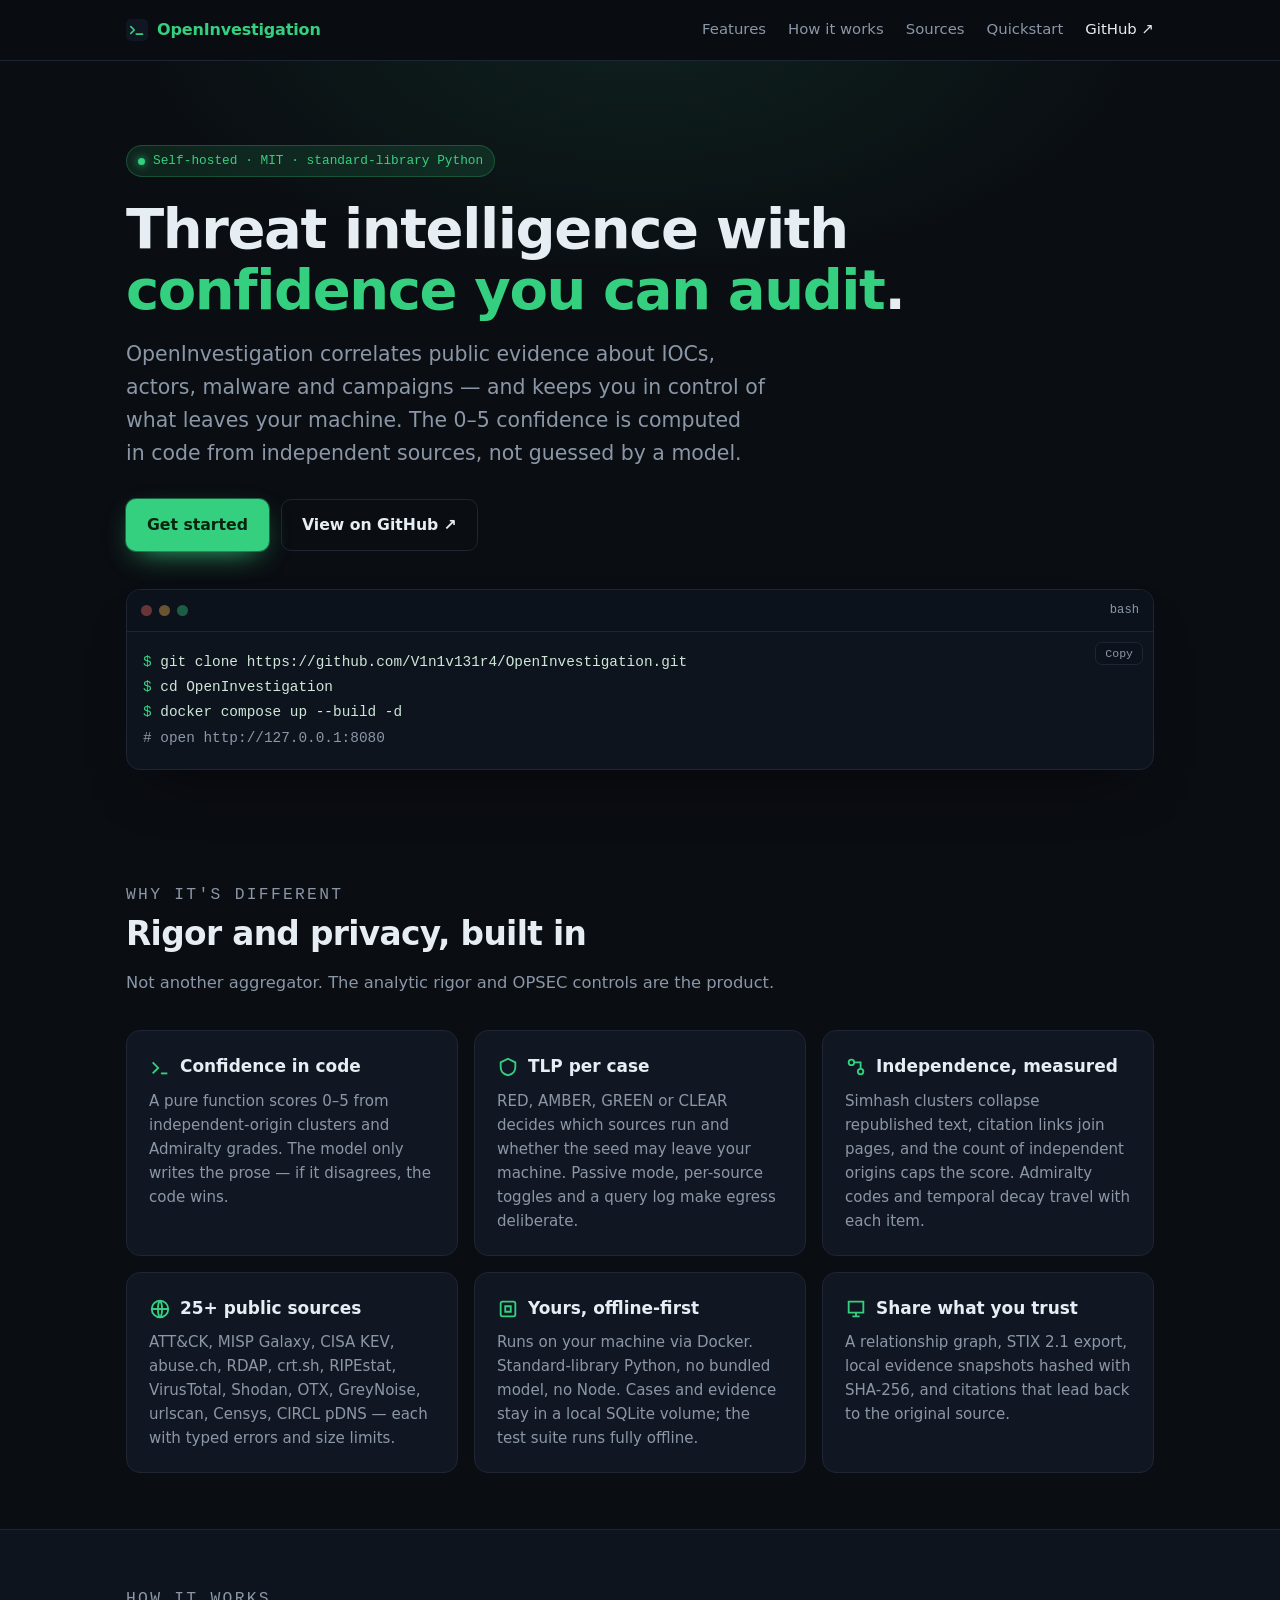
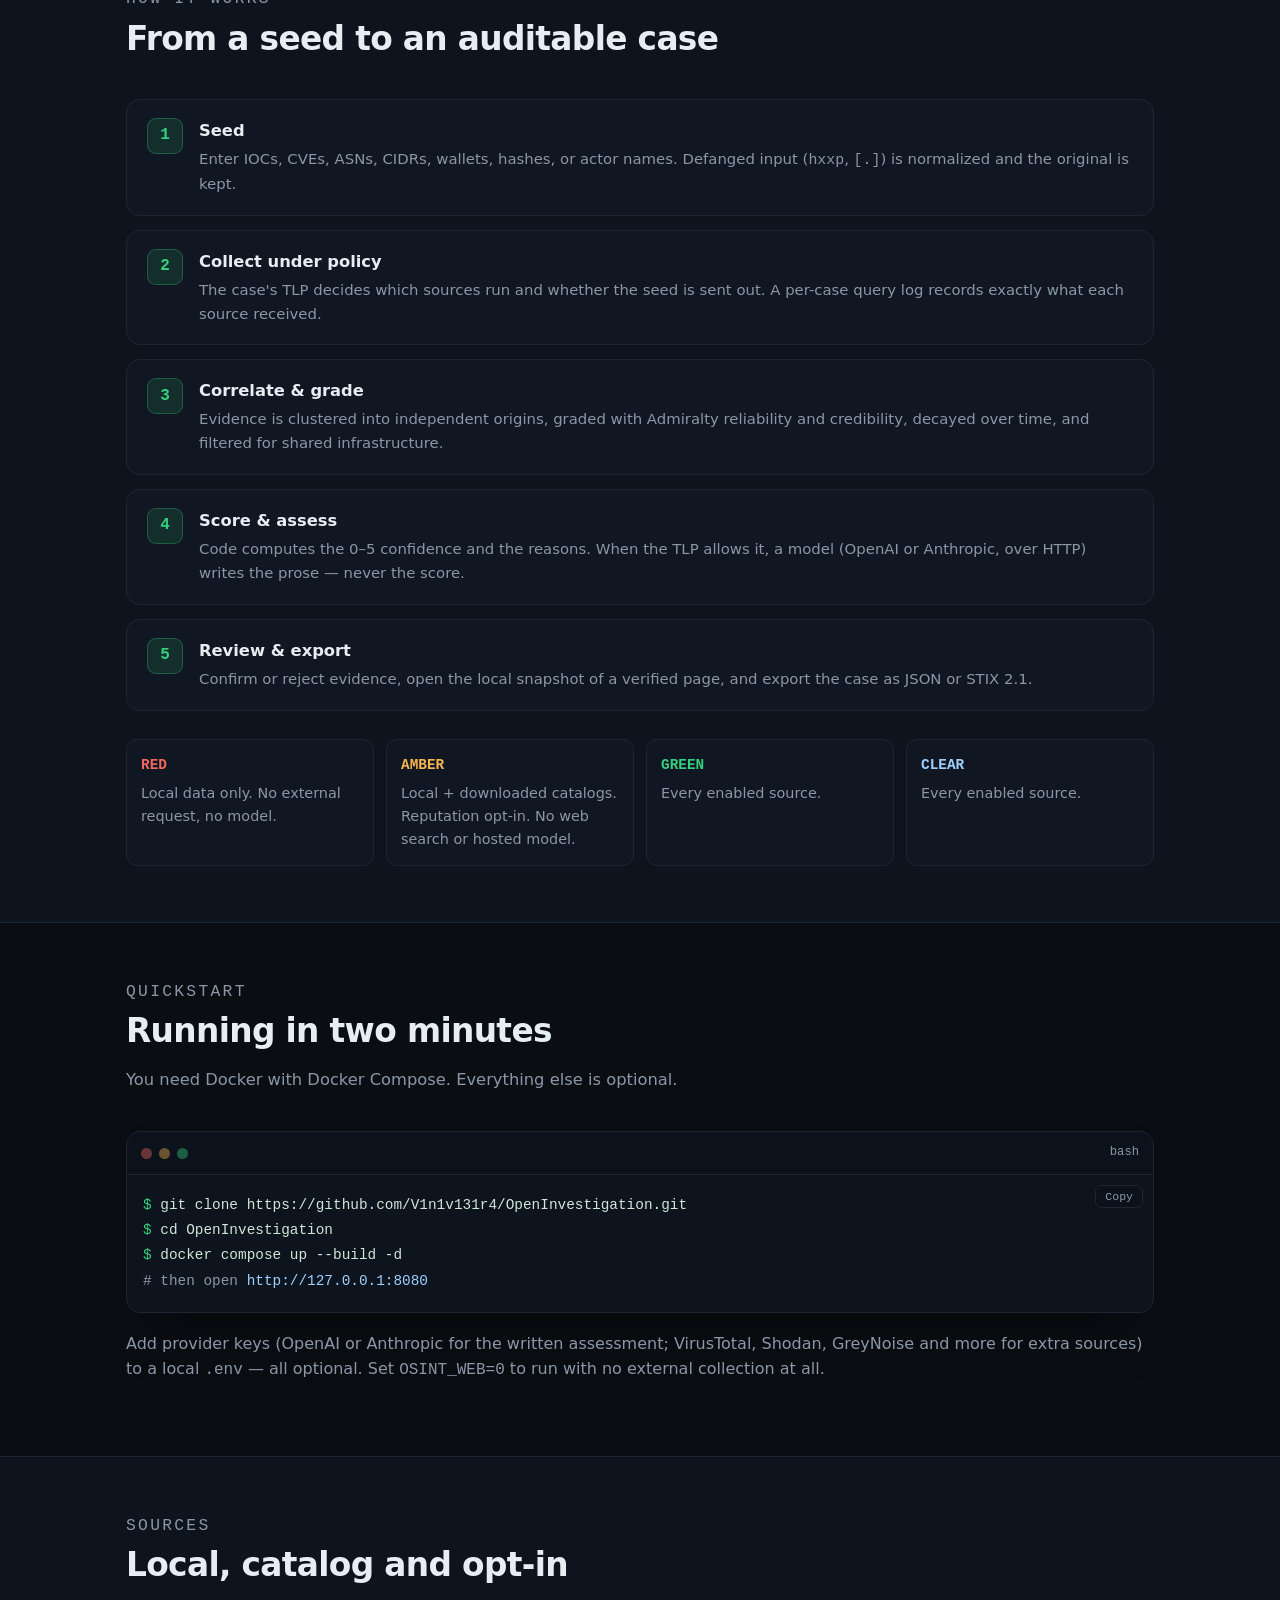
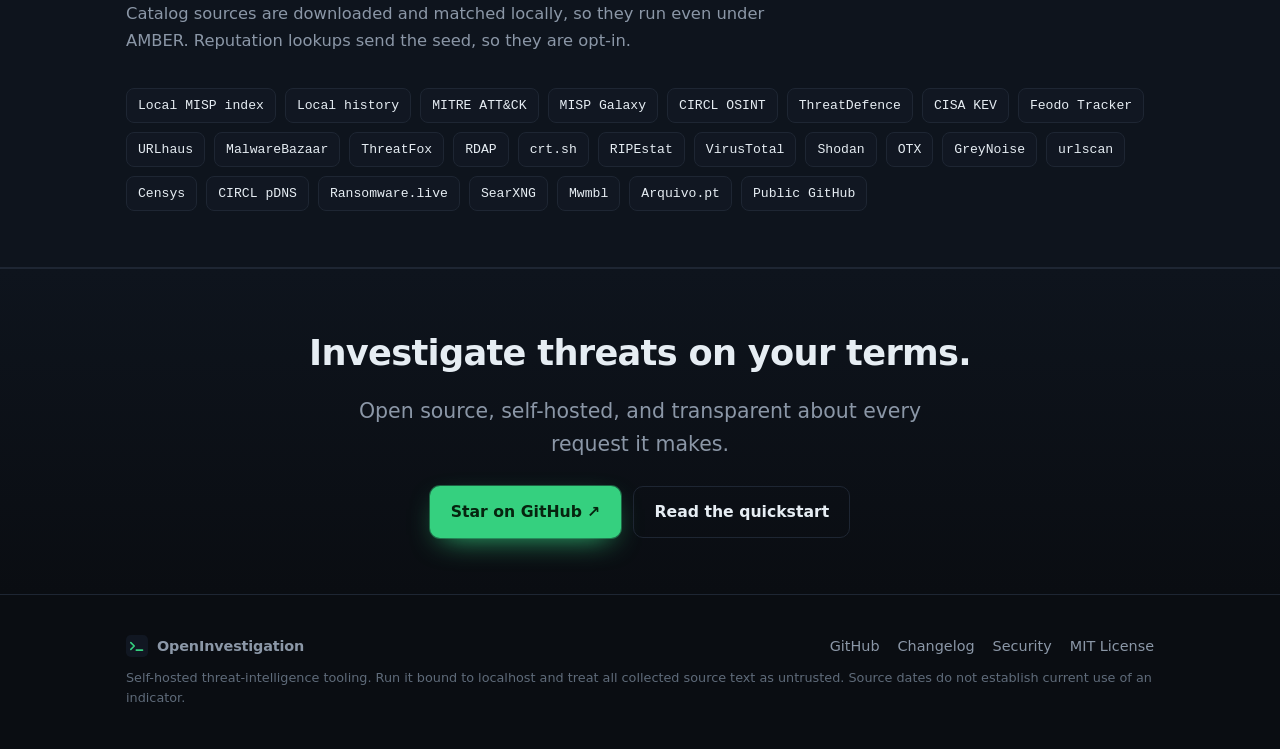
==== docs/index.html @ f92d5e32 "Add GitHub Pages landing page Self-hosted, dark/terminal landing page served from docs/ on main. Mir" ====
<!doctype html>
<html lang="en">
<head>
<meta charset="utf-8">
<meta name="viewport" content="width=device-width, initial-scale=1">
<title>OpenInvestigation — self-hosted threat intelligence with auditable confidence</title>
<meta name="description" content="OpenInvestigation is a self-hosted threat-investigation workspace. It correlates public evidence, keeps you in control of what leaves your machine (per-case TLP), and produces a 0–5 confidence score computed in code — not guessed by a model.">
<meta property="og:type" content="website">
<meta property="og:title" content="OpenInvestigation">
<meta property="og:description" content="Self-hosted threat intelligence with auditable confidence. Per-case TLP, independent-origin scoring in code, 25+ public sources, STIX 2.1. Standard-library Python, no bundled model.">
<link rel="icon" href="data:image/svg+xml,%3Csvg xmlns='http://www.w3.org/2000/svg' viewBox='0 0 32 32'%3E%3Crect width='32' height='32' rx='7' fill='%230a0d12'/%3E%3Cpath d='M7 11l5 5-5 5' fill='none' stroke='%2335d07f' stroke-width='2.4' stroke-linecap='round' stroke-linejoin='round'/%3E%3Cline x1='15' y1='22' x2='24' y2='22' stroke='%2335d07f' stroke-width='2.4' stroke-linecap='round'/%3E%3C/svg%3E">
<style>
  :root{
    --bg:#0a0d12; --bg-raised:#111722; --bg-soft:#0e141d; --border:#1e2633;
    --text:#e6edf3; --muted:#8b97a7; --accent:#35d07f; --accent-soft:rgba(53,208,127,.12);
    --amber:#f5b450; --red:#f2685f; --radius:14px; --maxw:1060px;
    --mono:ui-monospace,SFMono-Regular,"SF Mono",Menlo,Consolas,"Liberation Mono",monospace;
    --sans:system-ui,-apple-system,Segoe UI,Roboto,Helvetica,Arial,sans-serif;
  }
  *{box-sizing:border-box}
  html{scroll-behavior:smooth}
  body{margin:0;background:var(--bg);color:var(--text);font-family:var(--sans);line-height:1.6;
    -webkit-font-smoothing:antialiased;overflow-x:hidden}
  a{color:var(--accent);text-decoration:none}
  a:hover{text-decoration:underline}
  .wrap{max-width:var(--maxw);margin:0 auto;padding:0 16px}
  .mono{font-family:var(--mono)}
  .muted{color:var(--muted)}

  /* nav */
  header.nav{position:sticky;top:0;z-index:20;background:rgba(10,13,18,.82);
    backdrop-filter:blur(10px);border-bottom:1px solid var(--border)}
  .nav .wrap{display:flex;align-items:center;gap:20px;height:60px}
  .brand{display:flex;align-items:center;gap:9px;font-weight:700;letter-spacing:-.01em}
  .brand .mark{width:22px;height:22px;flex:none}
  .nav nav{margin-left:auto;display:flex;gap:22px;align-items:center}
  .nav nav a{color:var(--muted);font-size:.93rem;font-weight:500}
  .nav nav a:hover{color:var(--text);text-decoration:none}
  .nav .ghl{color:var(--text)}
  @media(max-width:680px){.nav nav a.hide-sm{display:none}}

  /* hero */
  .hero{padding:84px 0 56px;position:relative}
  .hero::before{content:"";position:absolute;inset:0;z-index:-1;
    background:radial-gradient(60% 50% at 50% -5%,rgba(53,208,127,.10),transparent 70%)}
  .eyebrow{display:inline-flex;align-items:center;gap:8px;font-family:var(--mono);font-size:.8rem;
    color:var(--accent);background:var(--accent-soft);border:1px solid rgba(53,208,127,.25);
    padding:5px 11px;border-radius:999px;margin-bottom:22px}
  .eyebrow .dot{width:7px;height:7px;border-radius:50%;background:var(--accent);box-shadow:0 0 8px var(--accent)}
  h1{font-size:clamp(2.1rem,5.2vw,3.5rem);line-height:1.08;letter-spacing:-.025em;margin:0 0 18px;font-weight:800}
  h1 .accent{color:var(--accent)}
  .lede{font-size:clamp(1.05rem,2.2vw,1.28rem);color:var(--muted);max-width:640px;margin:0 0 30px}
  .cta{display:flex;flex-wrap:wrap;gap:12px;align-items:center}
  .btn{display:inline-flex;align-items:center;gap:8px;font-weight:600;font-size:.98rem;
    padding:12px 20px;border-radius:10px;border:1px solid transparent;cursor:pointer}
  .btn-primary{background:var(--accent);color:#06240f;box-shadow:0 0 0 1px rgba(53,208,127,.4),0 10px 30px -12px var(--accent)}
  .btn-primary:hover{text-decoration:none;filter:brightness(1.07)}
  .btn-ghost{background:transparent;border-color:var(--border);color:var(--text)}
  .btn-ghost:hover{text-decoration:none;border-color:var(--accent);color:var(--accent)}

  /* terminal */
  .term{margin-top:38px;background:var(--bg-soft);border:1px solid var(--border);border-radius:var(--radius);
    overflow:hidden;box-shadow:0 30px 60px -30px rgba(0,0,0,.6)}
  .term-bar{display:flex;align-items:center;gap:7px;padding:11px 14px;border-bottom:1px solid var(--border);background:#0c121b}
  .term-bar i{width:11px;height:11px;border-radius:50%;background:#2a3444;display:inline-block}
  .term-bar i:nth-child(1){background:#f2685f66}.term-bar i:nth-child(2){background:#f5b45066}.term-bar i:nth-child(3){background:#35d07f66}
  .term-bar span{margin-left:auto;font-family:var(--mono);font-size:.76rem;color:var(--muted)}
  .term pre{margin:0;padding:18px 16px;font-family:var(--mono);font-size:.9rem;line-height:1.75;overflow-x:auto;color:#cfe7d8}
  .term .p{color:var(--accent)}.term .c{color:var(--muted)}.term .o{color:#9fd0ff}
  .copy{position:relative}
  .copy button{position:absolute;top:10px;right:10px;font-family:var(--mono);font-size:.72rem;color:var(--muted);
    background:#0c121b;border:1px solid var(--border);border-radius:7px;padding:4px 9px;cursor:pointer}
  .copy button:hover{color:var(--accent);border-color:var(--accent)}

  /* sections */
  section{padding:56px 0}
  .sec-head{max-width:680px;margin:0 0 34px}
  .sec-head h2{font-size:clamp(1.5rem,3.2vw,2.05rem);letter-spacing:-.02em;margin:0 0 10px;font-weight:800}
  .sec-head p{color:var(--muted);margin:0;font-size:1.02rem}
  .kicker{font-family:var(--mono);font-size:.78rem;color:var(--accent);text-transform:uppercase;letter-spacing:.14em;margin:0 0 12px}

  .grid{display:grid;gap:16px;grid-template-columns:repeat(3,1fr)}
  @media(max-width:860px){.grid{grid-template-columns:repeat(2,1fr)}}
  @media(max-width:560px){.grid{grid-template-columns:1fr}}
  .card{background:var(--bg-raised);border:1px solid var(--border);border-radius:var(--radius);padding:22px}
  .card:hover{border-color:#2b3647}
  .card h3{margin:0 0 8px;font-size:1.06rem;display:flex;align-items:center;gap:9px}
  .card h3 .ic{width:22px;height:22px;flex:none;color:var(--accent)}
  .card p{margin:0;color:var(--muted);font-size:.94rem}

  /* steps */
  .steps{counter-reset:s;display:grid;gap:14px}
  .step{display:flex;gap:16px;background:var(--bg-raised);border:1px solid var(--border);border-radius:var(--radius);padding:18px 20px}
  .step::before{counter-increment:s;content:counter(s);font-family:var(--mono);font-weight:700;color:var(--accent);
    background:var(--accent-soft);border:1px solid rgba(53,208,127,.3);width:34px;height:34px;border-radius:9px;
    display:grid;place-items:center;flex:none}
  .step h3{margin:0 0 4px;font-size:1.02rem}.step p{margin:0;color:var(--muted);font-size:.93rem}

  /* tlp */
  .tlp{display:grid;gap:12px;grid-template-columns:repeat(4,1fr)}
  @media(max-width:720px){.tlp{grid-template-columns:repeat(2,1fr)}}
  .tlp div{border:1px solid var(--border);border-radius:11px;padding:14px;background:var(--bg-raised);font-size:.9rem}
  .tlp b{font-family:var(--mono);display:block;margin-bottom:5px}
  .tlp .red b{color:var(--red)}.tlp .amber b{color:var(--amber)}.tlp .green b{color:var(--accent)}.tlp .clear b{color:#9fd0ff}
  .tlp span{color:var(--muted)}

  /* sources */
  .chips{display:flex;flex-wrap:wrap;gap:9px}
  .chip{font-family:var(--mono);font-size:.82rem;color:var(--text);background:var(--bg-raised);
    border:1px solid var(--border);border-radius:8px;padding:6px 11px}
  .chip:hover{border-color:var(--accent);color:var(--accent)}

  /* cta band */
  .band{background:linear-gradient(180deg,var(--bg-soft),var(--bg));border-top:1px solid var(--border);border-bottom:1px solid var(--border);text-align:center}
  .band h2{font-size:clamp(1.6rem,3.4vw,2.2rem);margin:0 0 14px;letter-spacing:-.02em}
  .band .cta{justify-content:center}

  footer{padding:40px 0;color:var(--muted);font-size:.9rem}
  footer .wrap{display:flex;flex-wrap:wrap;gap:16px;align-items:center;justify-content:space-between}
  footer nav{display:flex;flex-wrap:wrap;gap:18px}
  footer a{color:var(--muted)}footer a:hover{color:var(--accent)}
  .note{max-width:var(--maxw);margin:10px auto 0;padding:0 16px;color:#5f6b7a;font-size:.8rem}
</style>
</head>
<body>
<header class="nav">
  <div class="wrap">
    <a class="brand" href="#top" aria-label="OpenInvestigation home">
      <svg class="mark" viewBox="0 0 32 32" aria-hidden="true"><rect width="32" height="32" rx="7" fill="#111722"/><path d="M7 11l5 5-5 5" fill="none" stroke="#35d07f" stroke-width="2.4" stroke-linecap="round" stroke-linejoin="round"/><line x1="15" y1="22" x2="24" y2="22" stroke="#35d07f" stroke-width="2.4" stroke-linecap="round"/></svg>
      OpenInvestigation
    </a>
    <nav>
      <a class="hide-sm" href="#features">Features</a>
      <a class="hide-sm" href="#how">How it works</a>
      <a class="hide-sm" href="#sources">Sources</a>
      <a href="#quickstart">Quickstart</a>
      <a class="ghl" href="https://github.com/V1n1v131r4/OpenInvestigation">GitHub ↗</a>
    </nav>
  </div>
</header>

<main id="top">
  <section class="hero">
    <div class="wrap">
      <span class="eyebrow"><span class="dot"></span> Self-hosted · MIT · standard-library Python</span>
      <h1>Threat intelligence with <span class="accent">confidence you can audit</span>.</h1>
      <p class="lede">OpenInvestigation correlates public evidence about IOCs, actors, malware and campaigns — and keeps you in control of what leaves your machine. The 0–5 confidence is computed in code from independent sources, not guessed by a model.</p>
      <div class="cta">
        <a class="btn btn-primary" href="#quickstart">Get started</a>
        <a class="btn btn-ghost" href="https://github.com/V1n1v131r4/OpenInvestigation">View on GitHub ↗</a>
      </div>
      <div class="term">
        <div class="term-bar"><i></i><i></i><i></i><span>bash</span></div>
        <div class="copy">
          <button type="button" data-copy="git clone https://github.com/V1n1v131r4/OpenInvestigation.git&#10;cd OpenInvestigation&#10;docker compose up --build -d">Copy</button>
<pre><span class="p">$</span> git clone https://github.com/V1n1v131r4/OpenInvestigation.git
<span class="p">$</span> cd OpenInvestigation
<span class="p">$</span> docker compose up --build -d
<span class="c"># open http://127.0.0.1:8080</span></pre>
        </div>
      </div>
    </div>
  </section>

  <section id="features">
    <div class="wrap">
      <div class="sec-head">
        <p class="kicker">Why it's different</p>
        <h2>Rigor and privacy, built in</h2>
        <p>Not another aggregator. The analytic rigor and OPSEC controls are the product.</p>
      </div>
      <div class="grid">
        <div class="card"><h3><svg class="ic" viewBox="0 0 24 24" fill="none" stroke="currentColor" stroke-width="2"><path d="M4 7l6 6-6 6"/><path d="M13 19h7"/></svg>Confidence in code</h3><p>A pure function scores 0–5 from independent-origin clusters and Admiralty grades. The model only writes the prose — if it disagrees, the code wins.</p></div>
        <div class="card"><h3><svg class="ic" viewBox="0 0 24 24" fill="none" stroke="currentColor" stroke-width="2"><path d="M12 3l8 4v5c0 5-3.5 8-8 9-4.5-1-8-4-8-9V7z"/></svg>TLP per case</h3><p>RED, AMBER, GREEN or CLEAR decides which sources run and whether the seed may leave your machine. Passive mode, per-source toggles and a query log make egress deliberate.</p></div>
        <div class="card"><h3><svg class="ic" viewBox="0 0 24 24" fill="none" stroke="currentColor" stroke-width="2"><circle cx="7" cy="7" r="3"/><circle cx="17" cy="17" r="3"/><path d="M10 7h7v7"/></svg>Independence, measured</h3><p>Simhash clusters collapse republished text, citation links join pages, and the count of independent origins caps the score. Admiralty codes and temporal decay travel with each item.</p></div>
        <div class="card"><h3><svg class="ic" viewBox="0 0 24 24" fill="none" stroke="currentColor" stroke-width="2"><path d="M3 12a9 9 0 1018 0 9 9 0 10-18 0"/><path d="M3 12h18M12 3c3 3 3 15 0 18M12 3c-3 3-3 15 0 18"/></svg>25+ public sources</h3><p>ATT&CK, MISP Galaxy, CISA KEV, abuse.ch, RDAP, crt.sh, RIPEstat, VirusTotal, Shodan, OTX, GreyNoise, urlscan, Censys, CIRCL pDNS — each with typed errors and size limits.</p></div>
        <div class="card"><h3><svg class="ic" viewBox="0 0 24 24" fill="none" stroke="currentColor" stroke-width="2"><rect x="4" y="4" width="16" height="16" rx="2"/><path d="M9 9h6v6H9z"/></svg>Yours, offline-first</h3><p>Runs on your machine via Docker. Standard-library Python, no bundled model, no Node. Cases and evidence stay in a local SQLite volume; the test suite runs fully offline.</p></div>
        <div class="card"><h3><svg class="ic" viewBox="0 0 24 24" fill="none" stroke="currentColor" stroke-width="2"><path d="M4 4h16v12H4z"/><path d="M8 20h8M12 16v4"/></svg>Share what you trust</h3><p>A relationship graph, STIX 2.1 export, local evidence snapshots hashed with SHA-256, and citations that lead back to the original source.</p></div>
      </div>
    </div>
  </section>

  <section id="how" style="background:var(--bg-soft);border-top:1px solid var(--border);border-bottom:1px solid var(--border)">
    <div class="wrap">
      <div class="sec-head">
        <p class="kicker">How it works</p>
        <h2>From a seed to an auditable case</h2>
      </div>
      <div class="steps">
        <div class="step"><div><h3>Seed</h3><p>Enter IOCs, CVEs, ASNs, CIDRs, wallets, hashes, or actor names. Defanged input (<span class="mono">hxxp</span>, <span class="mono">[.]</span>) is normalized and the original is kept.</p></div></div>
        <div class="step"><div><h3>Collect under policy</h3><p>The case's TLP decides which sources run and whether the seed is sent out. A per-case query log records exactly what each source received.</p></div></div>
        <div class="step"><div><h3>Correlate &amp; grade</h3><p>Evidence is clustered into independent origins, graded with Admiralty reliability and credibility, decayed over time, and filtered for shared infrastructure.</p></div></div>
        <div class="step"><div><h3>Score &amp; assess</h3><p>Code computes the 0–5 confidence and the reasons. When the TLP allows it, a model (OpenAI or Anthropic, over HTTP) writes the prose — never the score.</p></div></div>
        <div class="step"><div><h3>Review &amp; export</h3><p>Confirm or reject evidence, open the local snapshot of a verified page, and export the case as JSON or STIX 2.1.</p></div></div>
      </div>
      <div class="tlp" style="margin-top:28px">
        <div class="red"><b>RED</b><span>Local data only. No external request, no model.</span></div>
        <div class="amber"><b>AMBER</b><span>Local + downloaded catalogs. Reputation opt-in. No web search or hosted model.</span></div>
        <div class="green"><b>GREEN</b><span>Every enabled source.</span></div>
        <div class="clear"><b>CLEAR</b><span>Every enabled source.</span></div>
      </div>
    </div>
  </section>

  <section id="quickstart">
    <div class="wrap">
      <div class="sec-head">
        <p class="kicker">Quickstart</p>
        <h2>Running in two minutes</h2>
        <p>You need Docker with Docker Compose. Everything else is optional.</p>
      </div>
      <div class="term">
        <div class="term-bar"><i></i><i></i><i></i><span>bash</span></div>
        <div class="copy">
          <button type="button" data-copy="git clone https://github.com/V1n1v131r4/OpenInvestigation.git&#10;cd OpenInvestigation&#10;docker compose up --build -d">Copy</button>
<pre><span class="p">$</span> git clone https://github.com/V1n1v131r4/OpenInvestigation.git
<span class="p">$</span> cd OpenInvestigation
<span class="p">$</span> docker compose up --build -d
<span class="c"># then open</span> <span class="o">http://127.0.0.1:8080</span></pre>
        </div>
      </div>
      <p class="muted" style="margin-top:18px">Add provider keys (OpenAI or Anthropic for the written assessment; VirusTotal, Shodan, GreyNoise and more for extra sources) to a local <span class="mono">.env</span> — all optional. Set <span class="mono">OSINT_WEB=0</span> to run with no external collection at all.</p>
    </div>
  </section>

  <section id="sources" style="background:var(--bg-soft);border-top:1px solid var(--border);border-bottom:1px solid var(--border)">
    <div class="wrap">
      <div class="sec-head">
        <p class="kicker">Sources</p>
        <h2>Local, catalog and opt-in</h2>
        <p>Catalog sources are downloaded and matched locally, so they run even under AMBER. Reputation lookups send the seed, so they are opt-in.</p>
      </div>
      <div class="chips">
        <span class="chip">Local MISP index</span><span class="chip">Local history</span><span class="chip">MITRE ATT&amp;CK</span>
        <span class="chip">MISP Galaxy</span><span class="chip">CIRCL OSINT</span><span class="chip">ThreatDefence</span>
        <span class="chip">CISA KEV</span><span class="chip">Feodo Tracker</span><span class="chip">URLhaus</span>
        <span class="chip">MalwareBazaar</span><span class="chip">ThreatFox</span><span class="chip">RDAP</span>
        <span class="chip">crt.sh</span><span class="chip">RIPEstat</span><span class="chip">VirusTotal</span>
        <span class="chip">Shodan</span><span class="chip">OTX</span><span class="chip">GreyNoise</span>
        <span class="chip">urlscan</span><span class="chip">Censys</span><span class="chip">CIRCL pDNS</span>
        <span class="chip">Ransomware.live</span><span class="chip">SearXNG</span><span class="chip">Mwmbl</span>
        <span class="chip">Arquivo.pt</span><span class="chip">Public GitHub</span>
      </div>
    </div>
  </section>

  <section class="band">
    <div class="wrap">
      <h2>Investigate threats on your terms.</h2>
      <p class="lede" style="margin:0 auto 26px">Open source, self-hosted, and transparent about every request it makes.</p>
      <div class="cta">
        <a class="btn btn-primary" href="https://github.com/V1n1v131r4/OpenInvestigation">Star on GitHub ↗</a>
        <a class="btn btn-ghost" href="#quickstart">Read the quickstart</a>
      </div>
    </div>
  </section>
</main>

<footer>
  <div class="wrap">
    <div class="brand">
      <svg class="mark" viewBox="0 0 32 32" aria-hidden="true"><rect width="32" height="32" rx="7" fill="#111722"/><path d="M7 11l5 5-5 5" fill="none" stroke="#35d07f" stroke-width="2.4" stroke-linecap="round" stroke-linejoin="round"/><line x1="15" y1="22" x2="24" y2="22" stroke="#35d07f" stroke-width="2.4" stroke-linecap="round"/></svg>
      OpenInvestigation
    </div>
    <nav>
      <a href="https://github.com/V1n1v131r4/OpenInvestigation">GitHub</a>
      <a href="https://github.com/V1n1v131r4/OpenInvestigation/blob/main/CHANGELOG.md">Changelog</a>
      <a href="https://github.com/V1n1v131r4/OpenInvestigation/blob/main/SECURITY.md">Security</a>
      <a href="https://github.com/V1n1v131r4/OpenInvestigation/blob/main/LICENSE">MIT License</a>
    </nav>
  </div>
  <p class="note">Self-hosted threat-intelligence tooling. Run it bound to localhost and treat all collected source text as untrusted. Source dates do not establish current use of an indicator.</p>
</footer>

<script>
  for (const button of document.querySelectorAll("[data-copy]")) {
    button.addEventListener("click", async () => {
      try {
        await navigator.clipboard.writeText(button.dataset.copy);
        const original = button.textContent;
        button.textContent = "Copied";
        setTimeout(() => { button.textContent = original; }, 1400);
      } catch (error) { /* clipboard unavailable */ }
    });
  }
</script>
</body>
</html>
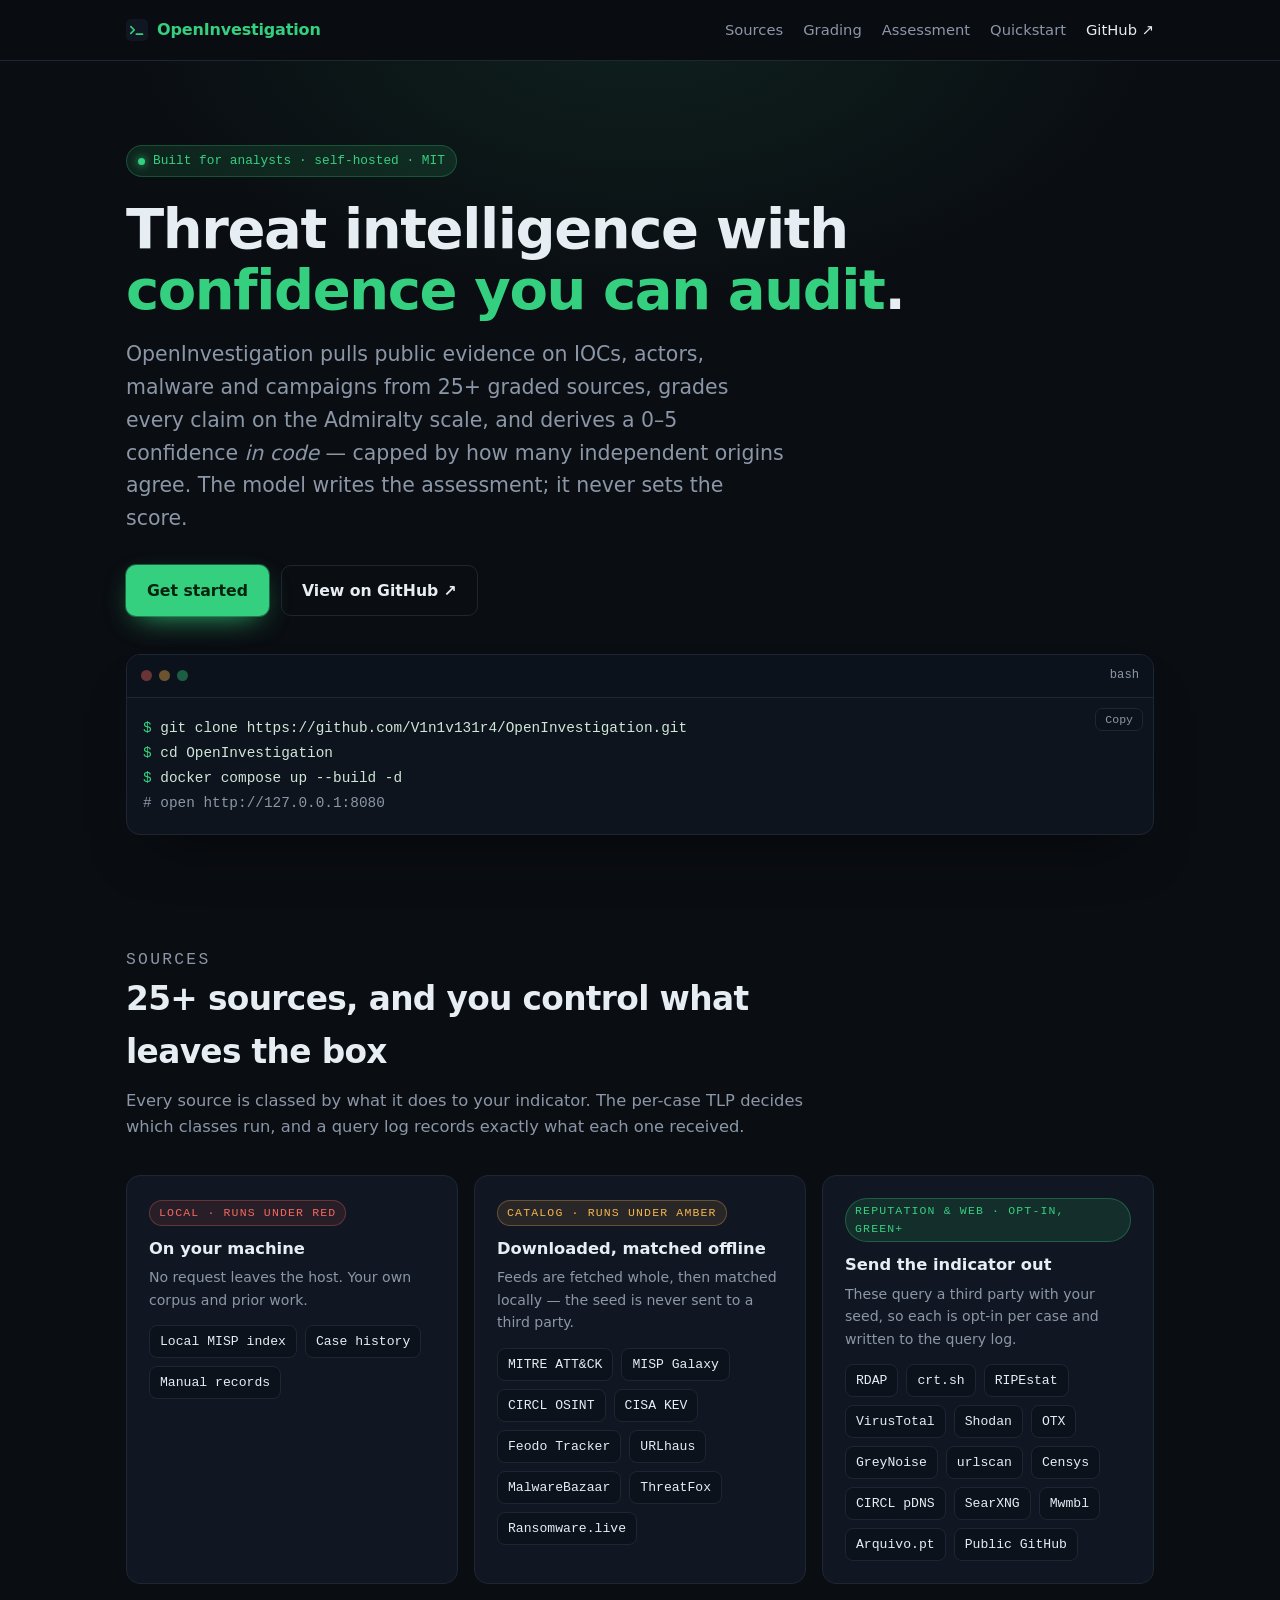
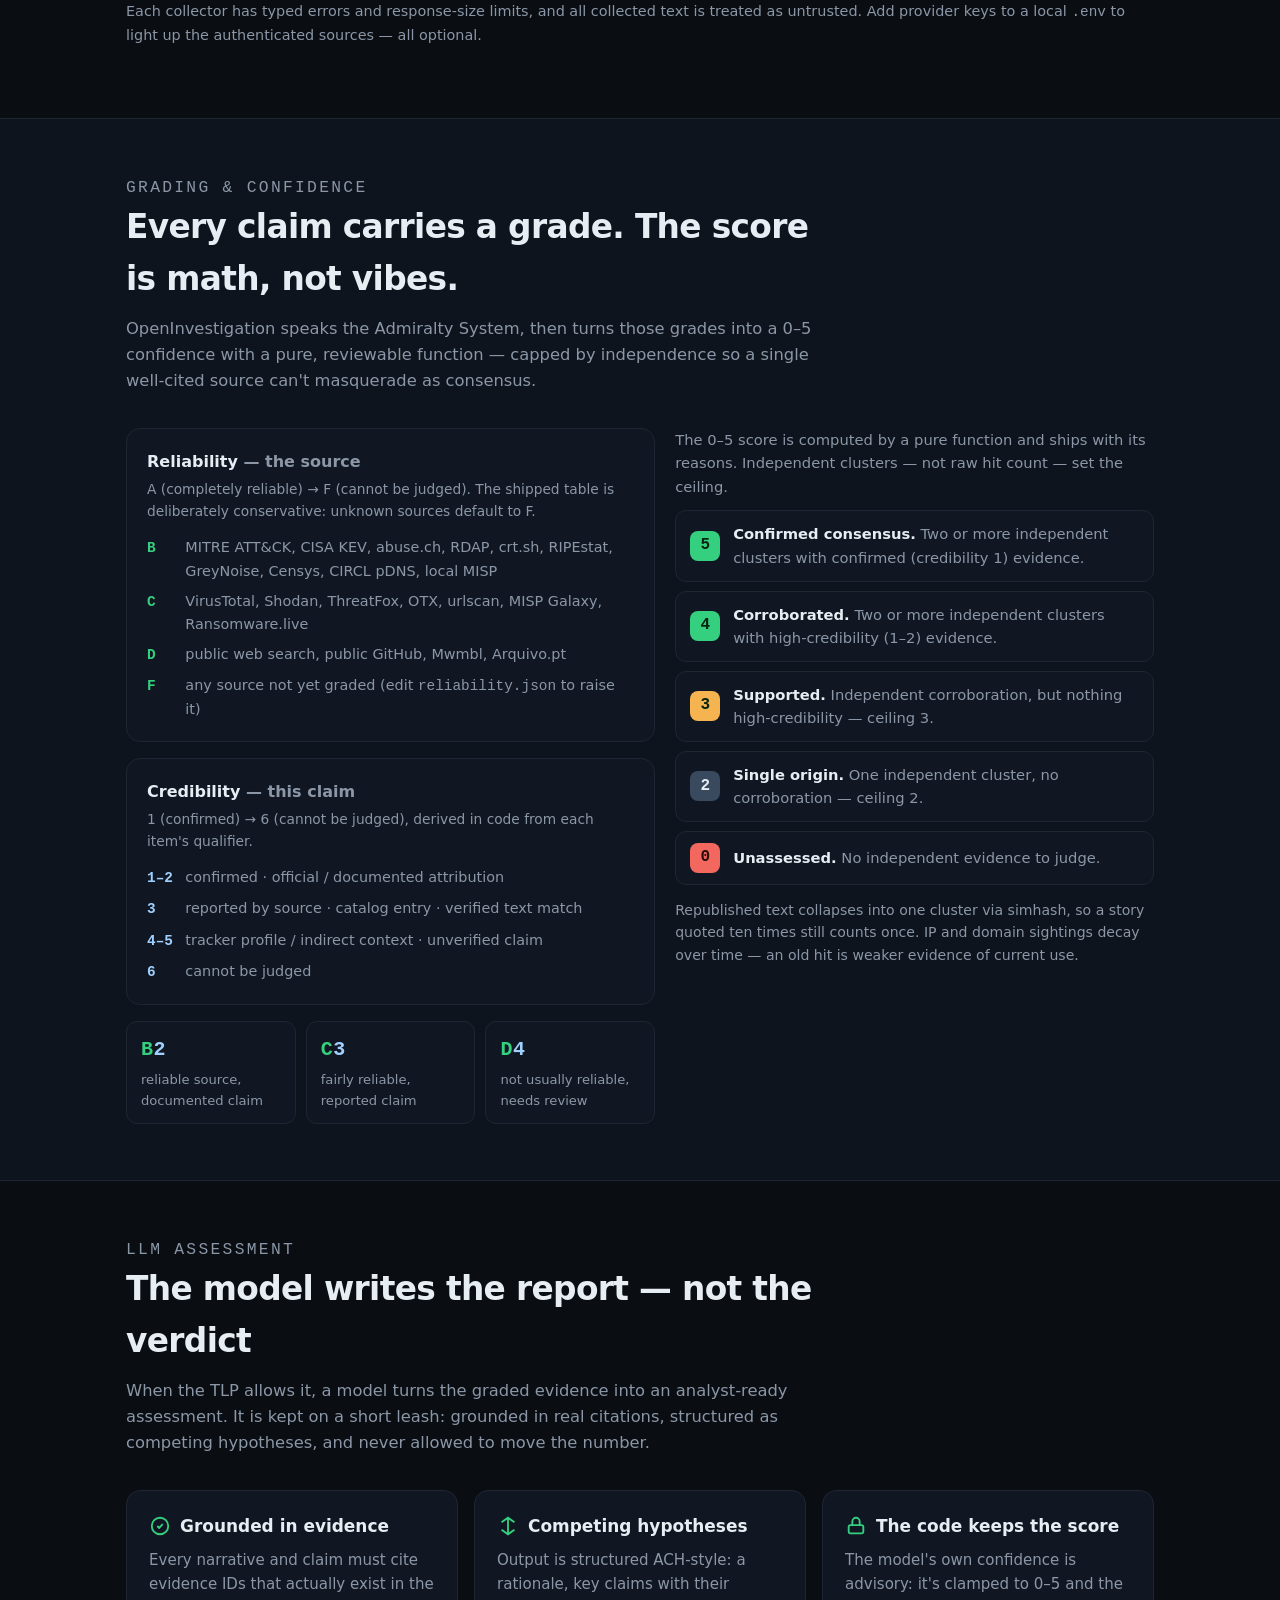
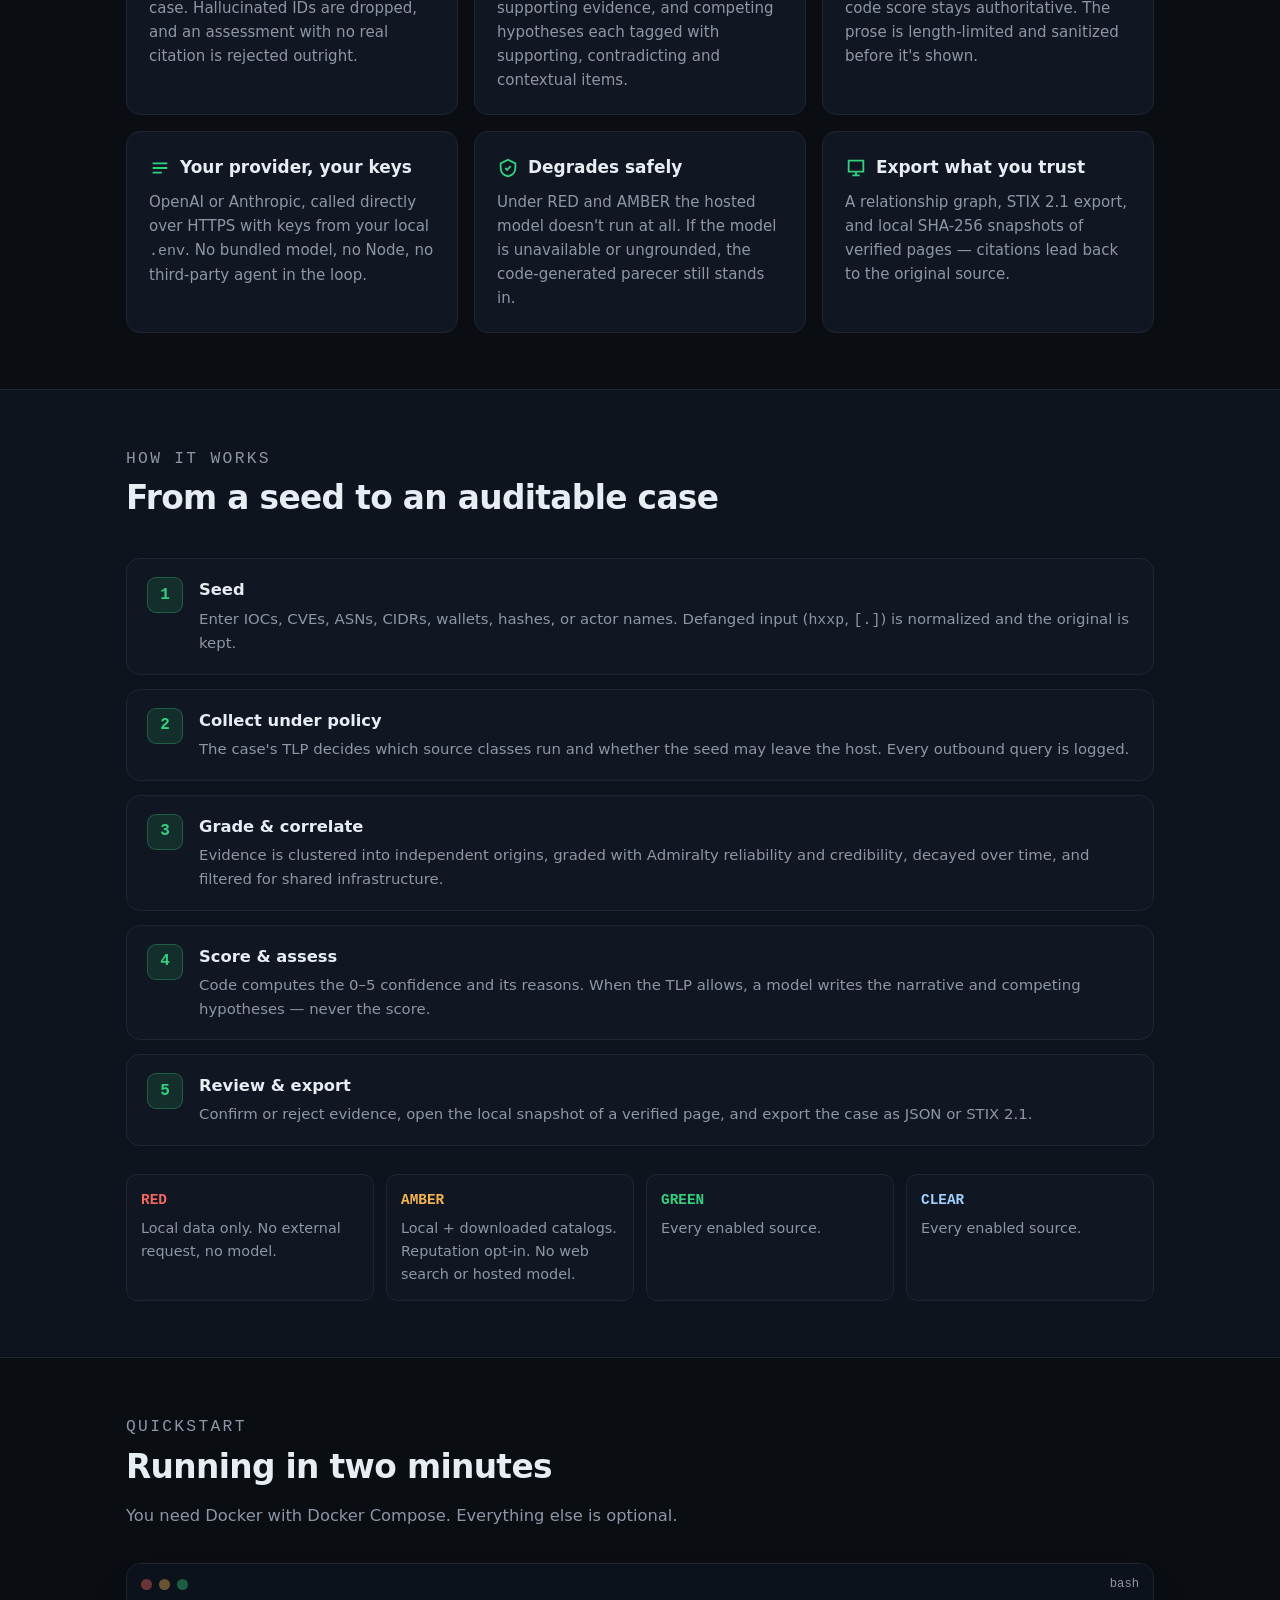
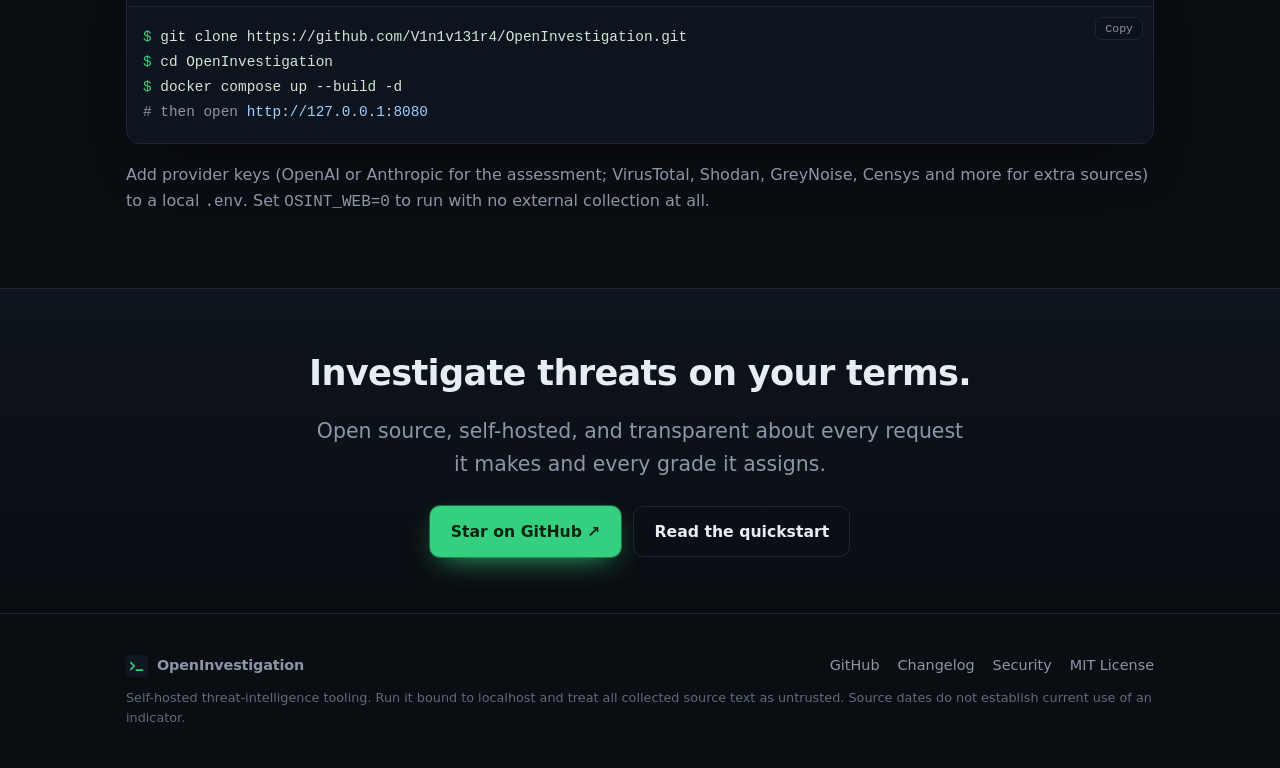
==== commit 608b3703: "Restore analyst-focused landing page rework The squash merge of #23 only included the first commit, " ====
--- a/docs/index.html
+++ b/docs/index.html
@@ -4,16 +4,16 @@
 <meta charset="utf-8">
 <meta name="viewport" content="width=device-width, initial-scale=1">
 <title>OpenInvestigation — self-hosted threat intelligence with auditable confidence</title>
-<meta name="description" content="OpenInvestigation is a self-hosted threat-investigation workspace. It correlates public evidence, keeps you in control of what leaves your machine (per-case TLP), and produces a 0–5 confidence score computed in code — not guessed by a model.">
+<meta name="description" content="OpenInvestigation is a self-hosted threat-investigation workspace for analysts. 25+ graded sources, Admiralty A–F × 1–6 on every claim, a 0–5 confidence computed in code, and an LLM that writes the assessment — never the verdict.">
 <meta property="og:type" content="website">
 <meta property="og:title" content="OpenInvestigation">
-<meta property="og:description" content="Self-hosted threat intelligence with auditable confidence. Per-case TLP, independent-origin scoring in code, 25+ public sources, STIX 2.1. Standard-library Python, no bundled model.">
+<meta property="og:description" content="Self-hosted threat intelligence with auditable confidence. 25+ graded sources, Admiralty grading, independence-capped 0–5 scoring in code, LLM assessment with cited evidence and competing hypotheses. Standard-library Python.">
 <link rel="icon" href="data:image/svg+xml,%3Csvg xmlns='http://www.w3.org/2000/svg' viewBox='0 0 32 32'%3E%3Crect width='32' height='32' rx='7' fill='%230a0d12'/%3E%3Cpath d='M7 11l5 5-5 5' fill='none' stroke='%2335d07f' stroke-width='2.4' stroke-linecap='round' stroke-linejoin='round'/%3E%3Cline x1='15' y1='22' x2='24' y2='22' stroke='%2335d07f' stroke-width='2.4' stroke-linecap='round'/%3E%3C/svg%3E">
 <style>
   :root{
     --bg:#0a0d12; --bg-raised:#111722; --bg-soft:#0e141d; --border:#1e2633;
     --text:#e6edf3; --muted:#8b97a7; --accent:#35d07f; --accent-soft:rgba(53,208,127,.12);
-    --amber:#f5b450; --red:#f2685f; --radius:14px; --maxw:1060px;
+    --amber:#f5b450; --red:#f2685f; --blue:#9fd0ff; --radius:14px; --maxw:1060px;
     --mono:ui-monospace,SFMono-Regular,"SF Mono",Menlo,Consolas,"Liberation Mono",monospace;
     --sans:system-ui,-apple-system,Segoe UI,Roboto,Helvetica,Arial,sans-serif;
   }
@@ -33,11 +33,11 @@
   .nav .wrap{display:flex;align-items:center;gap:20px;height:60px}
   .brand{display:flex;align-items:center;gap:9px;font-weight:700;letter-spacing:-.01em}
   .brand .mark{width:22px;height:22px;flex:none}
-  .nav nav{margin-left:auto;display:flex;gap:22px;align-items:center}
-  .nav nav a{color:var(--muted);font-size:.93rem;font-weight:500}
+  .nav nav{margin-left:auto;display:flex;gap:20px;align-items:center}
+  .nav nav a{color:var(--muted);font-size:.92rem;font-weight:500}
   .nav nav a:hover{color:var(--text);text-decoration:none}
   .nav .ghl{color:var(--text)}
-  @media(max-width:680px){.nav nav a.hide-sm{display:none}}
+  @media(max-width:720px){.nav nav a.hide-sm{display:none}}
 
   /* hero */
   .hero{padding:84px 0 56px;position:relative}
@@ -49,7 +49,7 @@
   .eyebrow .dot{width:7px;height:7px;border-radius:50%;background:var(--accent);box-shadow:0 0 8px var(--accent)}
   h1{font-size:clamp(2.1rem,5.2vw,3.5rem);line-height:1.08;letter-spacing:-.025em;margin:0 0 18px;font-weight:800}
   h1 .accent{color:var(--accent)}
-  .lede{font-size:clamp(1.05rem,2.2vw,1.28rem);color:var(--muted);max-width:640px;margin:0 0 30px}
+  .lede{font-size:clamp(1.05rem,2.2vw,1.28rem);color:var(--muted);max-width:660px;margin:0 0 30px}
   .cta{display:flex;flex-wrap:wrap;gap:12px;align-items:center}
   .btn{display:inline-flex;align-items:center;gap:8px;font-weight:600;font-size:.98rem;
     padding:12px 20px;border-radius:10px;border:1px solid transparent;cursor:pointer}
@@ -59,14 +59,15 @@
   .btn-ghost:hover{text-decoration:none;border-color:var(--accent);color:var(--accent)}
 
   /* terminal */
-  .term{margin-top:38px;background:var(--bg-soft);border:1px solid var(--border);border-radius:var(--radius);
+  .term{background:var(--bg-soft);border:1px solid var(--border);border-radius:var(--radius);
     overflow:hidden;box-shadow:0 30px 60px -30px rgba(0,0,0,.6)}
+  .hero .term{margin-top:38px}
   .term-bar{display:flex;align-items:center;gap:7px;padding:11px 14px;border-bottom:1px solid var(--border);background:#0c121b}
   .term-bar i{width:11px;height:11px;border-radius:50%;background:#2a3444;display:inline-block}
   .term-bar i:nth-child(1){background:#f2685f66}.term-bar i:nth-child(2){background:#f5b45066}.term-bar i:nth-child(3){background:#35d07f66}
   .term-bar span{margin-left:auto;font-family:var(--mono);font-size:.76rem;color:var(--muted)}
   .term pre{margin:0;padding:18px 16px;font-family:var(--mono);font-size:.9rem;line-height:1.75;overflow-x:auto;color:#cfe7d8}
-  .term .p{color:var(--accent)}.term .c{color:var(--muted)}.term .o{color:#9fd0ff}
+  .term .p{color:var(--accent)}.term .c{color:var(--muted)}.term .o{color:var(--blue)}
   .copy{position:relative}
   .copy button{position:absolute;top:10px;right:10px;font-family:var(--mono);font-size:.72rem;color:var(--muted);
     background:#0c121b;border:1px solid var(--border);border-radius:7px;padding:4px 9px;cursor:pointer}
@@ -74,7 +75,8 @@
 
   /* sections */
   section{padding:56px 0}
-  .sec-head{max-width:680px;margin:0 0 34px}
+  .alt{background:var(--bg-soft);border-top:1px solid var(--border);border-bottom:1px solid var(--border)}
+  .sec-head{max-width:700px;margin:0 0 34px}
   .sec-head h2{font-size:clamp(1.5rem,3.2vw,2.05rem);letter-spacing:-.02em;margin:0 0 10px;font-weight:800}
   .sec-head p{color:var(--muted);margin:0;font-size:1.02rem}
   .kicker{font-family:var(--mono);font-size:.78rem;color:var(--accent);text-transform:uppercase;letter-spacing:.14em;margin:0 0 12px}
@@ -88,6 +90,50 @@
   .card h3 .ic{width:22px;height:22px;flex:none;color:var(--accent)}
   .card p{margin:0;color:var(--muted);font-size:.94rem}
 
+  /* split */
+  .split{display:grid;gap:20px;grid-template-columns:1.05fr .95fr;align-items:start}
+  @media(max-width:820px){.split{grid-template-columns:1fr}}
+
+  /* chips / sources tiers */
+  .chips{display:flex;flex-wrap:wrap;gap:8px}
+  .chip{font-family:var(--mono);font-size:.82rem;color:var(--text);background:var(--bg-soft);
+    border:1px solid var(--border);border-radius:8px;padding:5px 10px}
+  .card .chip{background:#0c121b}
+  .tier .tag{font-family:var(--mono);font-size:.72rem;text-transform:uppercase;letter-spacing:.1em;
+    padding:3px 9px;border-radius:999px;display:inline-block;margin-bottom:10px}
+  .tier.local .tag{color:var(--red);background:rgba(242,104,95,.1);border:1px solid rgba(242,104,95,.3)}
+  .tier.catalog .tag{color:var(--amber);background:rgba(245,180,80,.1);border:1px solid rgba(245,180,80,.3)}
+  .tier.web .tag{color:var(--accent);background:var(--accent-soft);border:1px solid rgba(53,208,127,.3)}
+  .tier h3{margin:0 0 4px;font-size:1.02rem}
+  .tier .egress{color:var(--muted);font-size:.88rem;margin:0 0 14px}
+
+  /* admiralty */
+  .axis{background:var(--bg-raised);border:1px solid var(--border);border-radius:var(--radius);padding:20px;margin-bottom:16px}
+  .axis h3{margin:0 0 4px;font-size:1rem}
+  .axis .sub{color:var(--muted);font-size:.86rem;margin:0 0 14px}
+  .scale{display:grid;gap:7px}
+  .scale div{display:flex;gap:11px;align-items:baseline;font-size:.9rem}
+  .scale b{font-family:var(--mono);color:var(--accent);min-width:1.9em}
+  .scale.cred b{color:var(--blue)}
+  .scale span{color:var(--muted)}
+  .codes{display:flex;flex-wrap:wrap;gap:10px;margin-top:4px}
+  .code{background:var(--bg-raised);border:1px solid var(--border);border-radius:11px;padding:12px 14px;min-width:150px;flex:1}
+  .code .k{font-family:var(--mono);font-size:1.25rem;font-weight:700;letter-spacing:.02em}
+  .code .k .r{color:var(--accent)}.code .k .c{color:var(--blue)}
+  .code small{display:block;color:var(--muted);font-size:.82rem;margin-top:3px}
+
+  /* score ladder */
+  .ladder{list-style:none;margin:0;padding:0;display:grid;gap:9px}
+  .ladder li{display:flex;gap:13px;align-items:center;background:var(--bg-raised);border:1px solid var(--border);
+    border-radius:11px;padding:11px 14px;font-size:.92rem;color:var(--muted)}
+  .ladder .s{font-family:var(--mono);font-weight:700;width:30px;height:30px;border-radius:8px;flex:none;
+    display:grid;place-items:center;color:#06240f;font-size:1rem}
+  .ladder .s5,.ladder .s4{background:var(--accent)}
+  .ladder .s3{background:var(--amber)}
+  .ladder .s2{background:#3a4a5e;color:var(--text)}
+  .ladder .s0{background:var(--red);color:#2a0b09}
+  .ladder b{color:var(--text);font-weight:600}
+
   /* steps */
   .steps{counter-reset:s;display:grid;gap:14px}
   .step{display:flex;gap:16px;background:var(--bg-raised);border:1px solid var(--border);border-radius:var(--radius);padding:18px 20px}
@@ -101,14 +147,8 @@
   @media(max-width:720px){.tlp{grid-template-columns:repeat(2,1fr)}}
   .tlp div{border:1px solid var(--border);border-radius:11px;padding:14px;background:var(--bg-raised);font-size:.9rem}
   .tlp b{font-family:var(--mono);display:block;margin-bottom:5px}
-  .tlp .red b{color:var(--red)}.tlp .amber b{color:var(--amber)}.tlp .green b{color:var(--accent)}.tlp .clear b{color:#9fd0ff}
+  .tlp .red b{color:var(--red)}.tlp .amber b{color:var(--amber)}.tlp .green b{color:var(--accent)}.tlp .clear b{color:var(--blue)}
   .tlp span{color:var(--muted)}
-
-  /* sources */
-  .chips{display:flex;flex-wrap:wrap;gap:9px}
-  .chip{font-family:var(--mono);font-size:.82rem;color:var(--text);background:var(--bg-raised);
-    border:1px solid var(--border);border-radius:8px;padding:6px 11px}
-  .chip:hover{border-color:var(--accent);color:var(--accent)}
 
   /* cta band */
   .band{background:linear-gradient(180deg,var(--bg-soft),var(--bg));border-top:1px solid var(--border);border-bottom:1px solid var(--border);text-align:center}
@@ -130,10 +170,10 @@
       OpenInvestigation
     </a>
     <nav>
-      <a class="hide-sm" href="#features">Features</a>
-      <a class="hide-sm" href="#how">How it works</a>
       <a class="hide-sm" href="#sources">Sources</a>
-      <a href="#quickstart">Quickstart</a>
+      <a href="#grading">Grading</a>
+      <a href="#assessment">Assessment</a>
+      <a class="hide-sm" href="#quickstart">Quickstart</a>
       <a class="ghl" href="https://github.com/V1n1v131r4/OpenInvestigation">GitHub ↗</a>
     </nav>
   </div>
@@ -142,9 +182,9 @@
 <main id="top">
   <section class="hero">
     <div class="wrap">
-      <span class="eyebrow"><span class="dot"></span> Self-hosted · MIT · standard-library Python</span>
+      <span class="eyebrow"><span class="dot"></span> Built for analysts · self-hosted · MIT</span>
       <h1>Threat intelligence with <span class="accent">confidence you can audit</span>.</h1>
-      <p class="lede">OpenInvestigation correlates public evidence about IOCs, actors, malware and campaigns — and keeps you in control of what leaves your machine. The 0–5 confidence is computed in code from independent sources, not guessed by a model.</p>
+      <p class="lede">OpenInvestigation pulls public evidence on IOCs, actors, malware and campaigns from 25+ graded sources, grades every claim on the Admiralty scale, and derives a 0–5 confidence <em>in code</em> — capped by how many independent origins agree. The model writes the assessment; it never sets the score.</p>
       <div class="cta">
         <a class="btn btn-primary" href="#quickstart">Get started</a>
         <a class="btn btn-ghost" href="https://github.com/V1n1v131r4/OpenInvestigation">View on GitHub ↗</a>
@@ -162,25 +202,122 @@
     </div>
   </section>
 
-  <section id="features">
+  <!-- SOURCES -->
+  <section id="sources">
     <div class="wrap">
       <div class="sec-head">
-        <p class="kicker">Why it's different</p>
-        <h2>Rigor and privacy, built in</h2>
-        <p>Not another aggregator. The analytic rigor and OPSEC controls are the product.</p>
+        <p class="kicker">Sources</p>
+        <h2>25+ sources, and you control what leaves the box</h2>
+        <p>Every source is classed by what it does to your indicator. The per-case TLP decides which classes run, and a query log records exactly what each one received.</p>
       </div>
       <div class="grid">
-        <div class="card"><h3><svg class="ic" viewBox="0 0 24 24" fill="none" stroke="currentColor" stroke-width="2"><path d="M4 7l6 6-6 6"/><path d="M13 19h7"/></svg>Confidence in code</h3><p>A pure function scores 0–5 from independent-origin clusters and Admiralty grades. The model only writes the prose — if it disagrees, the code wins.</p></div>
-        <div class="card"><h3><svg class="ic" viewBox="0 0 24 24" fill="none" stroke="currentColor" stroke-width="2"><path d="M12 3l8 4v5c0 5-3.5 8-8 9-4.5-1-8-4-8-9V7z"/></svg>TLP per case</h3><p>RED, AMBER, GREEN or CLEAR decides which sources run and whether the seed may leave your machine. Passive mode, per-source toggles and a query log make egress deliberate.</p></div>
-        <div class="card"><h3><svg class="ic" viewBox="0 0 24 24" fill="none" stroke="currentColor" stroke-width="2"><circle cx="7" cy="7" r="3"/><circle cx="17" cy="17" r="3"/><path d="M10 7h7v7"/></svg>Independence, measured</h3><p>Simhash clusters collapse republished text, citation links join pages, and the count of independent origins caps the score. Admiralty codes and temporal decay travel with each item.</p></div>
-        <div class="card"><h3><svg class="ic" viewBox="0 0 24 24" fill="none" stroke="currentColor" stroke-width="2"><path d="M3 12a9 9 0 1018 0 9 9 0 10-18 0"/><path d="M3 12h18M12 3c3 3 3 15 0 18M12 3c-3 3-3 15 0 18"/></svg>25+ public sources</h3><p>ATT&CK, MISP Galaxy, CISA KEV, abuse.ch, RDAP, crt.sh, RIPEstat, VirusTotal, Shodan, OTX, GreyNoise, urlscan, Censys, CIRCL pDNS — each with typed errors and size limits.</p></div>
-        <div class="card"><h3><svg class="ic" viewBox="0 0 24 24" fill="none" stroke="currentColor" stroke-width="2"><rect x="4" y="4" width="16" height="16" rx="2"/><path d="M9 9h6v6H9z"/></svg>Yours, offline-first</h3><p>Runs on your machine via Docker. Standard-library Python, no bundled model, no Node. Cases and evidence stay in a local SQLite volume; the test suite runs fully offline.</p></div>
-        <div class="card"><h3><svg class="ic" viewBox="0 0 24 24" fill="none" stroke="currentColor" stroke-width="2"><path d="M4 4h16v12H4z"/><path d="M8 20h8M12 16v4"/></svg>Share what you trust</h3><p>A relationship graph, STIX 2.1 export, local evidence snapshots hashed with SHA-256, and citations that lead back to the original source.</p></div>
-      </div>
-    </div>
-  </section>
-
-  <section id="how" style="background:var(--bg-soft);border-top:1px solid var(--border);border-bottom:1px solid var(--border)">
+        <div class="card tier local">
+          <span class="tag">Local · runs under RED</span>
+          <h3>On your machine</h3>
+          <p class="egress">No request leaves the host. Your own corpus and prior work.</p>
+          <div class="chips">
+            <span class="chip">Local MISP index</span><span class="chip">Case history</span><span class="chip">Manual records</span>
+          </div>
+        </div>
+        <div class="card tier catalog">
+          <span class="tag">Catalog · runs under AMBER</span>
+          <h3>Downloaded, matched offline</h3>
+          <p class="egress">Feeds are fetched whole, then matched locally — the seed is never sent to a third party.</p>
+          <div class="chips">
+            <span class="chip">MITRE ATT&amp;CK</span><span class="chip">MISP Galaxy</span><span class="chip">CIRCL OSINT</span>
+            <span class="chip">CISA KEV</span><span class="chip">Feodo Tracker</span><span class="chip">URLhaus</span>
+            <span class="chip">MalwareBazaar</span><span class="chip">ThreatFox</span><span class="chip">Ransomware.live</span>
+          </div>
+        </div>
+        <div class="card tier web">
+          <span class="tag">Reputation &amp; web · opt-in, GREEN+</span>
+          <h3>Send the indicator out</h3>
+          <p class="egress">These query a third party with your seed, so each is opt-in per case and written to the query log.</p>
+          <div class="chips">
+            <span class="chip">RDAP</span><span class="chip">crt.sh</span><span class="chip">RIPEstat</span>
+            <span class="chip">VirusTotal</span><span class="chip">Shodan</span><span class="chip">OTX</span>
+            <span class="chip">GreyNoise</span><span class="chip">urlscan</span><span class="chip">Censys</span>
+            <span class="chip">CIRCL pDNS</span><span class="chip">SearXNG</span><span class="chip">Mwmbl</span>
+            <span class="chip">Arquivo.pt</span><span class="chip">Public GitHub</span>
+          </div>
+        </div>
+      </div>
+      <p class="muted" style="margin-top:16px;font-size:.9rem">Each collector has typed errors and response-size limits, and all collected text is treated as untrusted. Add provider keys to a local <span class="mono">.env</span> to light up the authenticated sources — all optional.</p>
+    </div>
+  </section>
+
+  <!-- GRADING -->
+  <section id="grading" class="alt">
+    <div class="wrap">
+      <div class="sec-head">
+        <p class="kicker">Grading &amp; confidence</p>
+        <h2>Every claim carries a grade. The score is math, not vibes.</h2>
+        <p>OpenInvestigation speaks the Admiralty System, then turns those grades into a 0–5 confidence with a pure, reviewable function — capped by independence so a single well-cited source can't masquerade as consensus.</p>
+      </div>
+      <div class="split">
+        <div>
+          <div class="axis">
+            <h3>Reliability <span class="muted">— the source</span></h3>
+            <p class="sub">A (completely reliable) → F (cannot be judged). The shipped table is deliberately conservative: unknown sources default to F.</p>
+            <div class="scale">
+              <div><b>B</b><span>MITRE ATT&amp;CK, CISA KEV, abuse.ch, RDAP, crt.sh, RIPEstat, GreyNoise, Censys, CIRCL pDNS, local MISP</span></div>
+              <div><b>C</b><span>VirusTotal, Shodan, ThreatFox, OTX, urlscan, MISP Galaxy, Ransomware.live</span></div>
+              <div><b>D</b><span>public web search, public GitHub, Mwmbl, Arquivo.pt</span></div>
+              <div><b>F</b><span>any source not yet graded (edit <span class="mono">reliability.json</span> to raise it)</span></div>
+            </div>
+          </div>
+          <div class="axis">
+            <h3>Credibility <span class="muted">— this claim</span></h3>
+            <p class="sub">1 (confirmed) → 6 (cannot be judged), derived in code from each item's qualifier.</p>
+            <div class="scale cred">
+              <div><b>1–2</b><span>confirmed · official / documented attribution</span></div>
+              <div><b>3</b><span>reported by source · catalog entry · verified text match</span></div>
+              <div><b>4–5</b><span>tracker profile / indirect context · unverified claim</span></div>
+              <div><b>6</b><span>cannot be judged</span></div>
+            </div>
+          </div>
+          <div class="codes">
+            <div class="code"><div class="k"><span class="r">B</span><span class="c">2</span></div><small>reliable source, documented claim</small></div>
+            <div class="code"><div class="k"><span class="r">C</span><span class="c">3</span></div><small>fairly reliable, reported claim</small></div>
+            <div class="code"><div class="k"><span class="r">D</span><span class="c">4</span></div><small>not usually reliable, needs review</small></div>
+          </div>
+        </div>
+        <div>
+          <p class="muted" style="margin:0 0 12px;font-size:.92rem">The 0–5 score is computed by a pure function and ships with its reasons. Independent clusters — not raw hit count — set the ceiling.</p>
+          <ul class="ladder">
+            <li><span class="s s5">5</span><span><b>Confirmed consensus.</b> Two or more independent clusters with confirmed (credibility 1) evidence.</span></li>
+            <li><span class="s s4">4</span><span><b>Corroborated.</b> Two or more independent clusters with high-credibility (1–2) evidence.</span></li>
+            <li><span class="s s3">3</span><span><b>Supported.</b> Independent corroboration, but nothing high-credibility — ceiling 3.</span></li>
+            <li><span class="s s2">2</span><span><b>Single origin.</b> One independent cluster, no corroboration — ceiling 2.</span></li>
+            <li><span class="s s0">0</span><span><b>Unassessed.</b> No independent evidence to judge.</span></li>
+          </ul>
+          <p class="muted" style="margin:14px 0 0;font-size:.88rem">Republished text collapses into one cluster via simhash, so a story quoted ten times still counts once. IP and domain sightings decay over time — an old hit is weaker evidence of current use.</p>
+        </div>
+      </div>
+    </div>
+  </section>
+
+  <!-- ASSESSMENT / LLM -->
+  <section id="assessment">
+    <div class="wrap">
+      <div class="sec-head">
+        <p class="kicker">LLM assessment</p>
+        <h2>The model writes the report — not the verdict</h2>
+        <p>When the TLP allows it, a model turns the graded evidence into an analyst-ready assessment. It is kept on a short leash: grounded in real citations, structured as competing hypotheses, and never allowed to move the number.</p>
+      </div>
+      <div class="grid">
+        <div class="card"><h3><svg class="ic" viewBox="0 0 24 24" fill="none" stroke="currentColor" stroke-width="2"><path d="M9 12l2 2 4-4"/><circle cx="12" cy="12" r="9"/></svg>Grounded in evidence</h3><p>Every narrative and claim must cite evidence IDs that actually exist in the case. Hallucinated IDs are dropped, and an assessment with no real citation is rejected outright.</p></div>
+        <div class="card"><h3><svg class="ic" viewBox="0 0 24 24" fill="none" stroke="currentColor" stroke-width="2"><path d="M12 3v18M5 8l7-5 7 5M5 16l7 5 7-5"/></svg>Competing hypotheses</h3><p>Output is structured ACH-style: a rationale, key claims with their supporting evidence, and competing hypotheses each tagged with supporting, contradicting and contextual items.</p></div>
+        <div class="card"><h3><svg class="ic" viewBox="0 0 24 24" fill="none" stroke="currentColor" stroke-width="2"><rect x="4" y="11" width="16" height="9" rx="2"/><path d="M8 11V7a4 4 0 018 0v4"/></svg>The code keeps the score</h3><p>The model's own confidence is advisory: it's clamped to 0–5 and the code score stays authoritative. The prose is length-limited and sanitized before it's shown.</p></div>
+        <div class="card"><h3><svg class="ic" viewBox="0 0 24 24" fill="none" stroke="currentColor" stroke-width="2"><path d="M4 7h16M4 12h16M4 17h10"/></svg>Your provider, your keys</h3><p>OpenAI or Anthropic, called directly over HTTPS with keys from your local <span class="mono">.env</span>. No bundled model, no Node, no third-party agent in the loop.</p></div>
+        <div class="card"><h3><svg class="ic" viewBox="0 0 24 24" fill="none" stroke="currentColor" stroke-width="2"><path d="M12 3l8 4v5c0 5-3.5 8-8 9-4.5-1-8-4-8-9V7z"/><path d="M9 12l2 2 4-4"/></svg>Degrades safely</h3><p>Under RED and AMBER the hosted model doesn't run at all. If the model is unavailable or ungrounded, the code-generated parecer still stands in.</p></div>
+        <div class="card"><h3><svg class="ic" viewBox="0 0 24 24" fill="none" stroke="currentColor" stroke-width="2"><path d="M4 4h16v12H4z"/><path d="M8 20h8M12 16v4"/></svg>Export what you trust</h3><p>A relationship graph, STIX 2.1 export, and local SHA-256 snapshots of verified pages — citations lead back to the original source.</p></div>
+      </div>
+    </div>
+  </section>
+
+  <!-- HOW -->
+  <section id="how" class="alt">
     <div class="wrap">
       <div class="sec-head">
         <p class="kicker">How it works</p>
@@ -188,9 +325,9 @@
       </div>
       <div class="steps">
         <div class="step"><div><h3>Seed</h3><p>Enter IOCs, CVEs, ASNs, CIDRs, wallets, hashes, or actor names. Defanged input (<span class="mono">hxxp</span>, <span class="mono">[.]</span>) is normalized and the original is kept.</p></div></div>
-        <div class="step"><div><h3>Collect under policy</h3><p>The case's TLP decides which sources run and whether the seed is sent out. A per-case query log records exactly what each source received.</p></div></div>
-        <div class="step"><div><h3>Correlate &amp; grade</h3><p>Evidence is clustered into independent origins, graded with Admiralty reliability and credibility, decayed over time, and filtered for shared infrastructure.</p></div></div>
-        <div class="step"><div><h3>Score &amp; assess</h3><p>Code computes the 0–5 confidence and the reasons. When the TLP allows it, a model (OpenAI or Anthropic, over HTTP) writes the prose — never the score.</p></div></div>
+        <div class="step"><div><h3>Collect under policy</h3><p>The case's TLP decides which source classes run and whether the seed may leave the host. Every outbound query is logged.</p></div></div>
+        <div class="step"><div><h3>Grade &amp; correlate</h3><p>Evidence is clustered into independent origins, graded with Admiralty reliability and credibility, decayed over time, and filtered for shared infrastructure.</p></div></div>
+        <div class="step"><div><h3>Score &amp; assess</h3><p>Code computes the 0–5 confidence and its reasons. When the TLP allows, a model writes the narrative and competing hypotheses — never the score.</p></div></div>
         <div class="step"><div><h3>Review &amp; export</h3><p>Confirm or reject evidence, open the local snapshot of a verified page, and export the case as JSON or STIX 2.1.</p></div></div>
       </div>
       <div class="tlp" style="margin-top:28px">
@@ -202,6 +339,7 @@
     </div>
   </section>
 
+  <!-- QUICKSTART -->
   <section id="quickstart">
     <div class="wrap">
       <div class="sec-head">
@@ -219,35 +357,14 @@
 <span class="c"># then open</span> <span class="o">http://127.0.0.1:8080</span></pre>
         </div>
       </div>
-      <p class="muted" style="margin-top:18px">Add provider keys (OpenAI or Anthropic for the written assessment; VirusTotal, Shodan, GreyNoise and more for extra sources) to a local <span class="mono">.env</span> — all optional. Set <span class="mono">OSINT_WEB=0</span> to run with no external collection at all.</p>
-    </div>
-  </section>
-
-  <section id="sources" style="background:var(--bg-soft);border-top:1px solid var(--border);border-bottom:1px solid var(--border)">
-    <div class="wrap">
-      <div class="sec-head">
-        <p class="kicker">Sources</p>
-        <h2>Local, catalog and opt-in</h2>
-        <p>Catalog sources are downloaded and matched locally, so they run even under AMBER. Reputation lookups send the seed, so they are opt-in.</p>
-      </div>
-      <div class="chips">
-        <span class="chip">Local MISP index</span><span class="chip">Local history</span><span class="chip">MITRE ATT&amp;CK</span>
-        <span class="chip">MISP Galaxy</span><span class="chip">CIRCL OSINT</span><span class="chip">ThreatDefence</span>
-        <span class="chip">CISA KEV</span><span class="chip">Feodo Tracker</span><span class="chip">URLhaus</span>
-        <span class="chip">MalwareBazaar</span><span class="chip">ThreatFox</span><span class="chip">RDAP</span>
-        <span class="chip">crt.sh</span><span class="chip">RIPEstat</span><span class="chip">VirusTotal</span>
-        <span class="chip">Shodan</span><span class="chip">OTX</span><span class="chip">GreyNoise</span>
-        <span class="chip">urlscan</span><span class="chip">Censys</span><span class="chip">CIRCL pDNS</span>
-        <span class="chip">Ransomware.live</span><span class="chip">SearXNG</span><span class="chip">Mwmbl</span>
-        <span class="chip">Arquivo.pt</span><span class="chip">Public GitHub</span>
-      </div>
+      <p class="muted" style="margin-top:18px">Add provider keys (OpenAI or Anthropic for the assessment; VirusTotal, Shodan, GreyNoise, Censys and more for extra sources) to a local <span class="mono">.env</span>. Set <span class="mono">OSINT_WEB=0</span> to run with no external collection at all.</p>
     </div>
   </section>
 
   <section class="band">
     <div class="wrap">
       <h2>Investigate threats on your terms.</h2>
-      <p class="lede" style="margin:0 auto 26px">Open source, self-hosted, and transparent about every request it makes.</p>
+      <p class="lede" style="margin:0 auto 26px">Open source, self-hosted, and transparent about every request it makes and every grade it assigns.</p>
       <div class="cta">
         <a class="btn btn-primary" href="https://github.com/V1n1v131r4/OpenInvestigation">Star on GitHub ↗</a>
         <a class="btn btn-ghost" href="#quickstart">Read the quickstart</a>
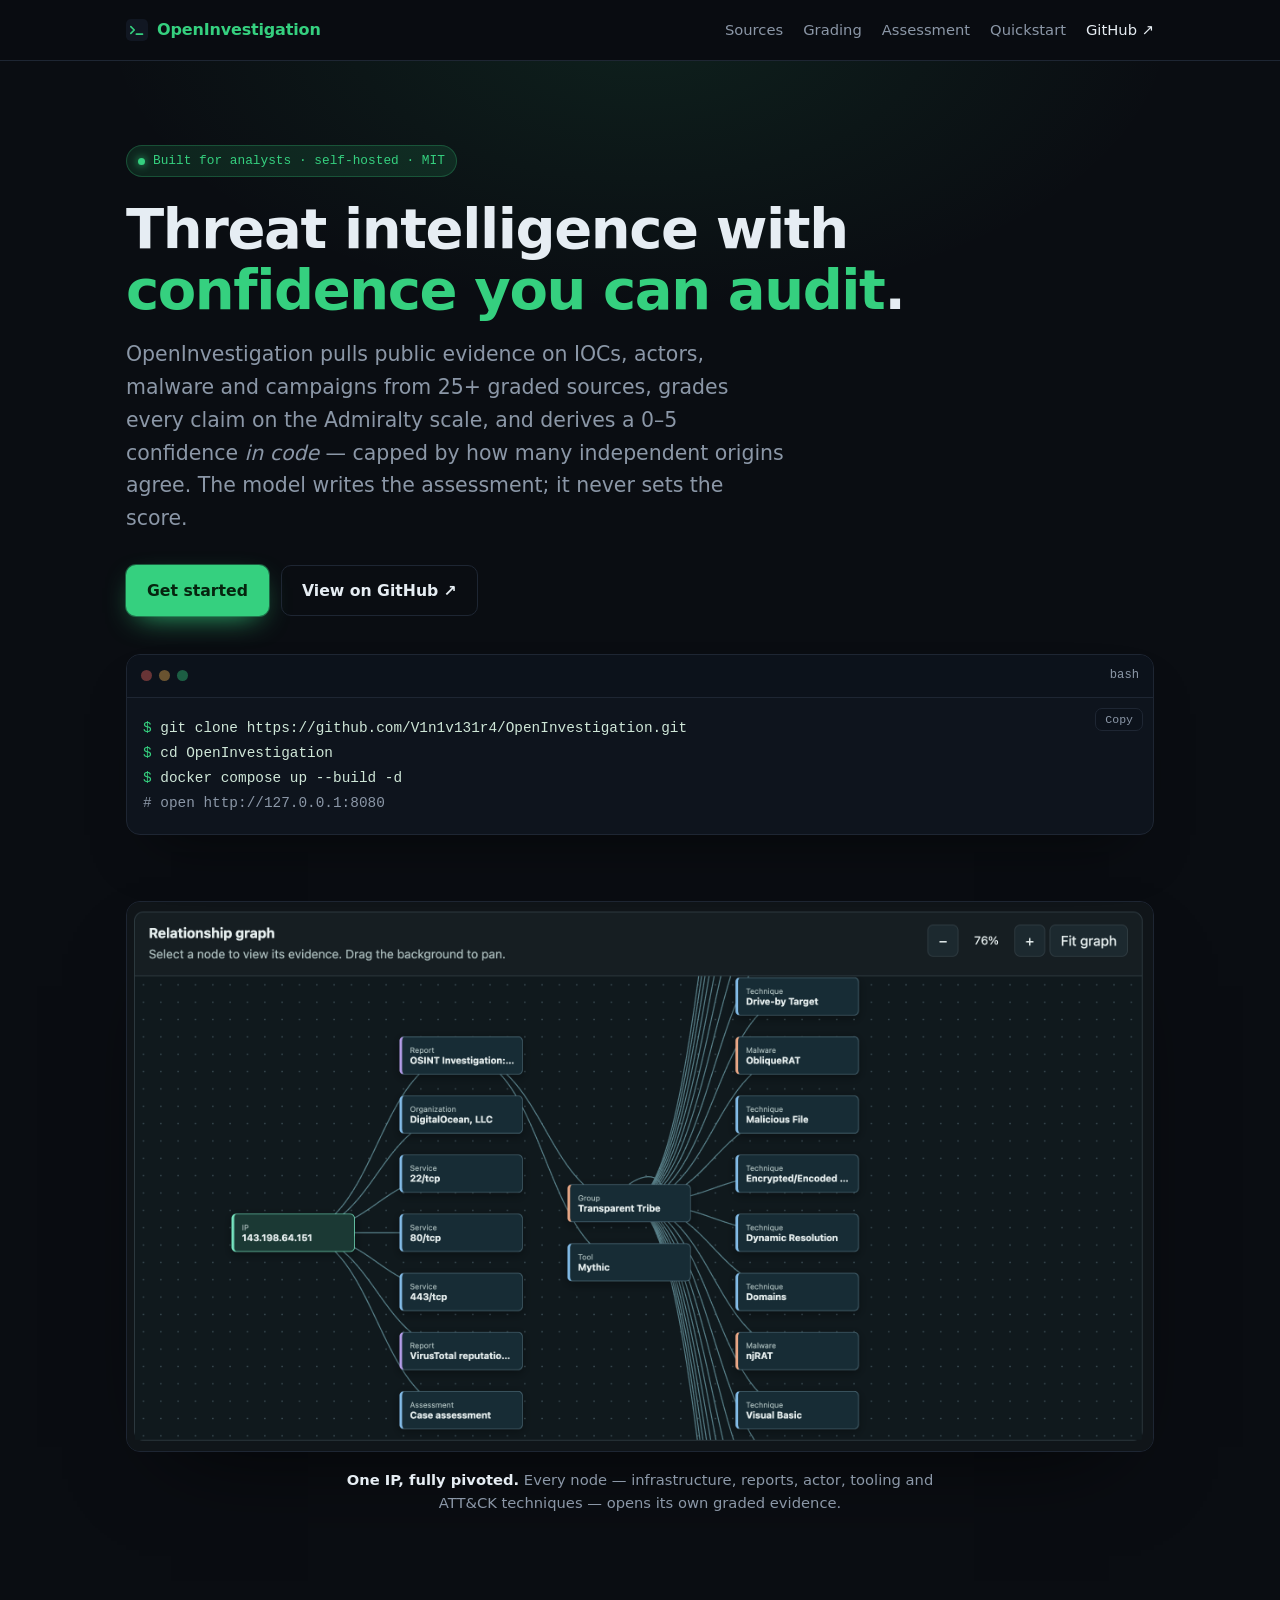
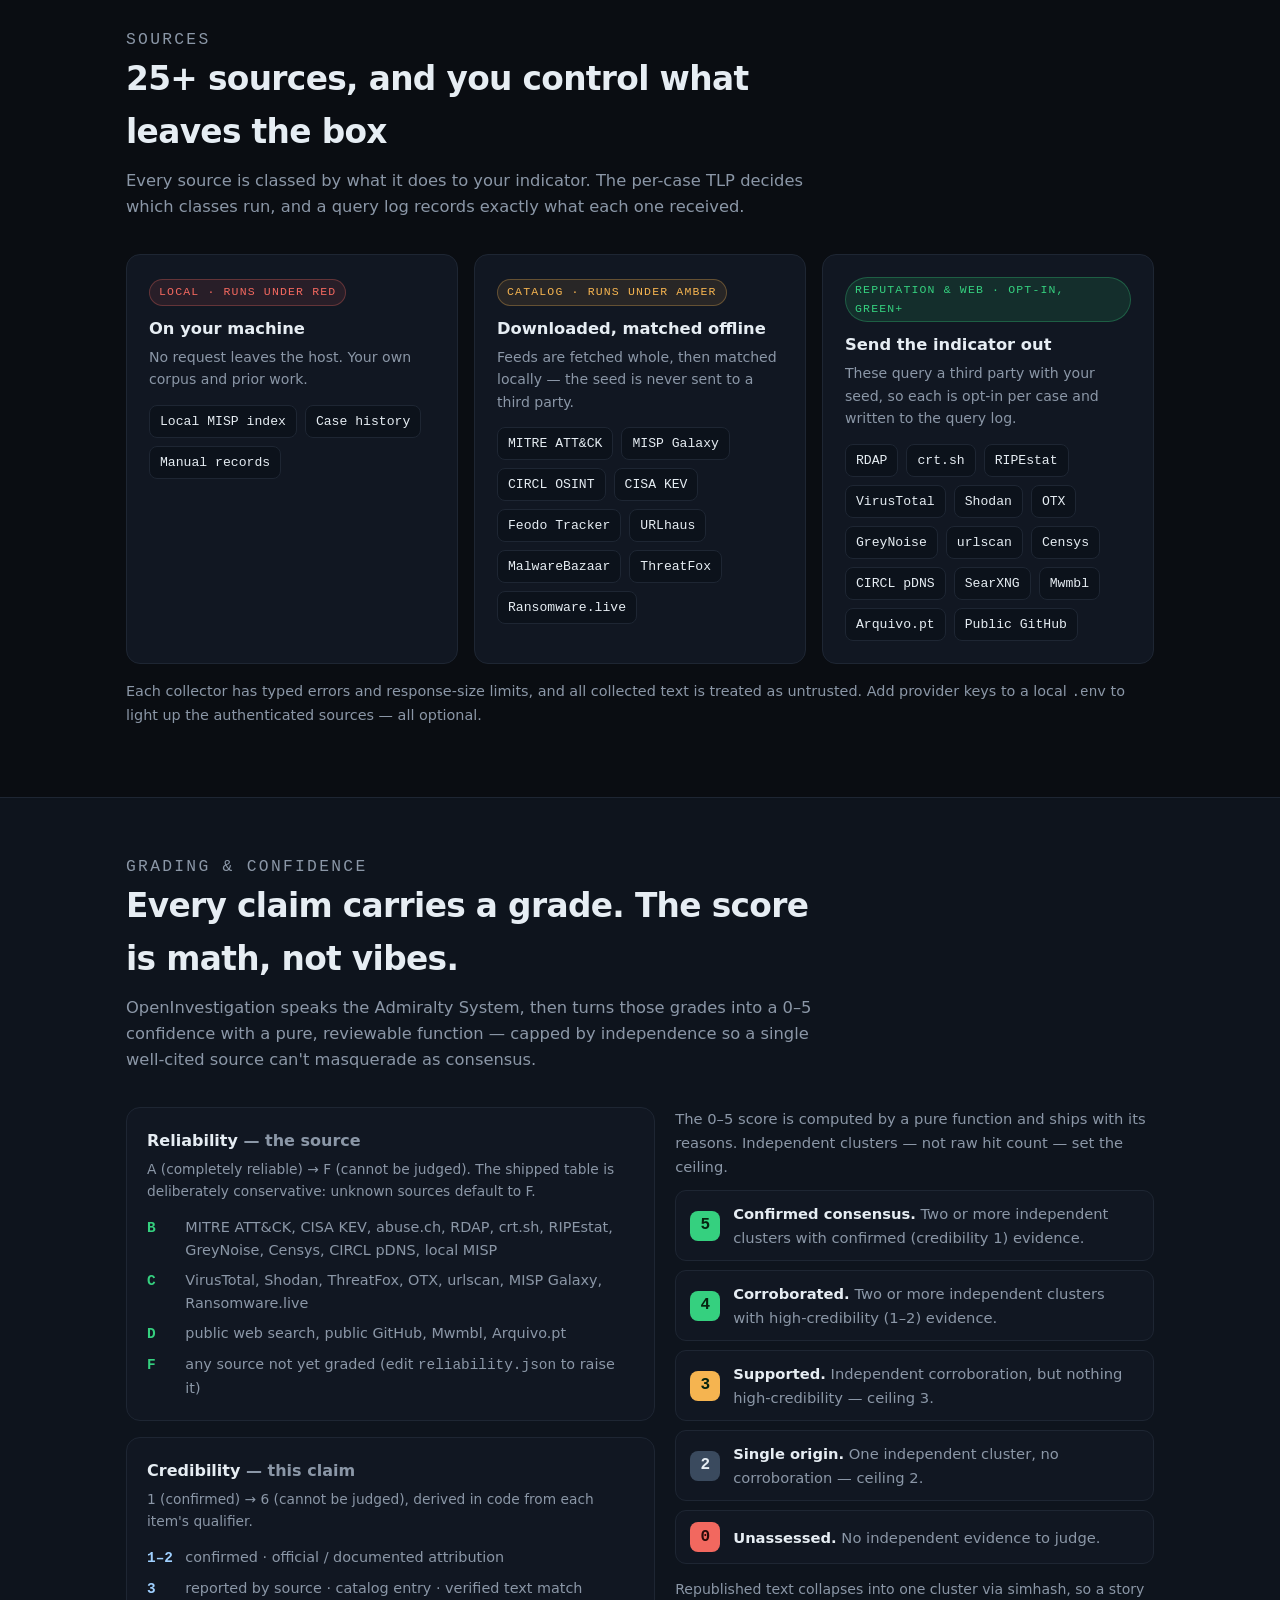
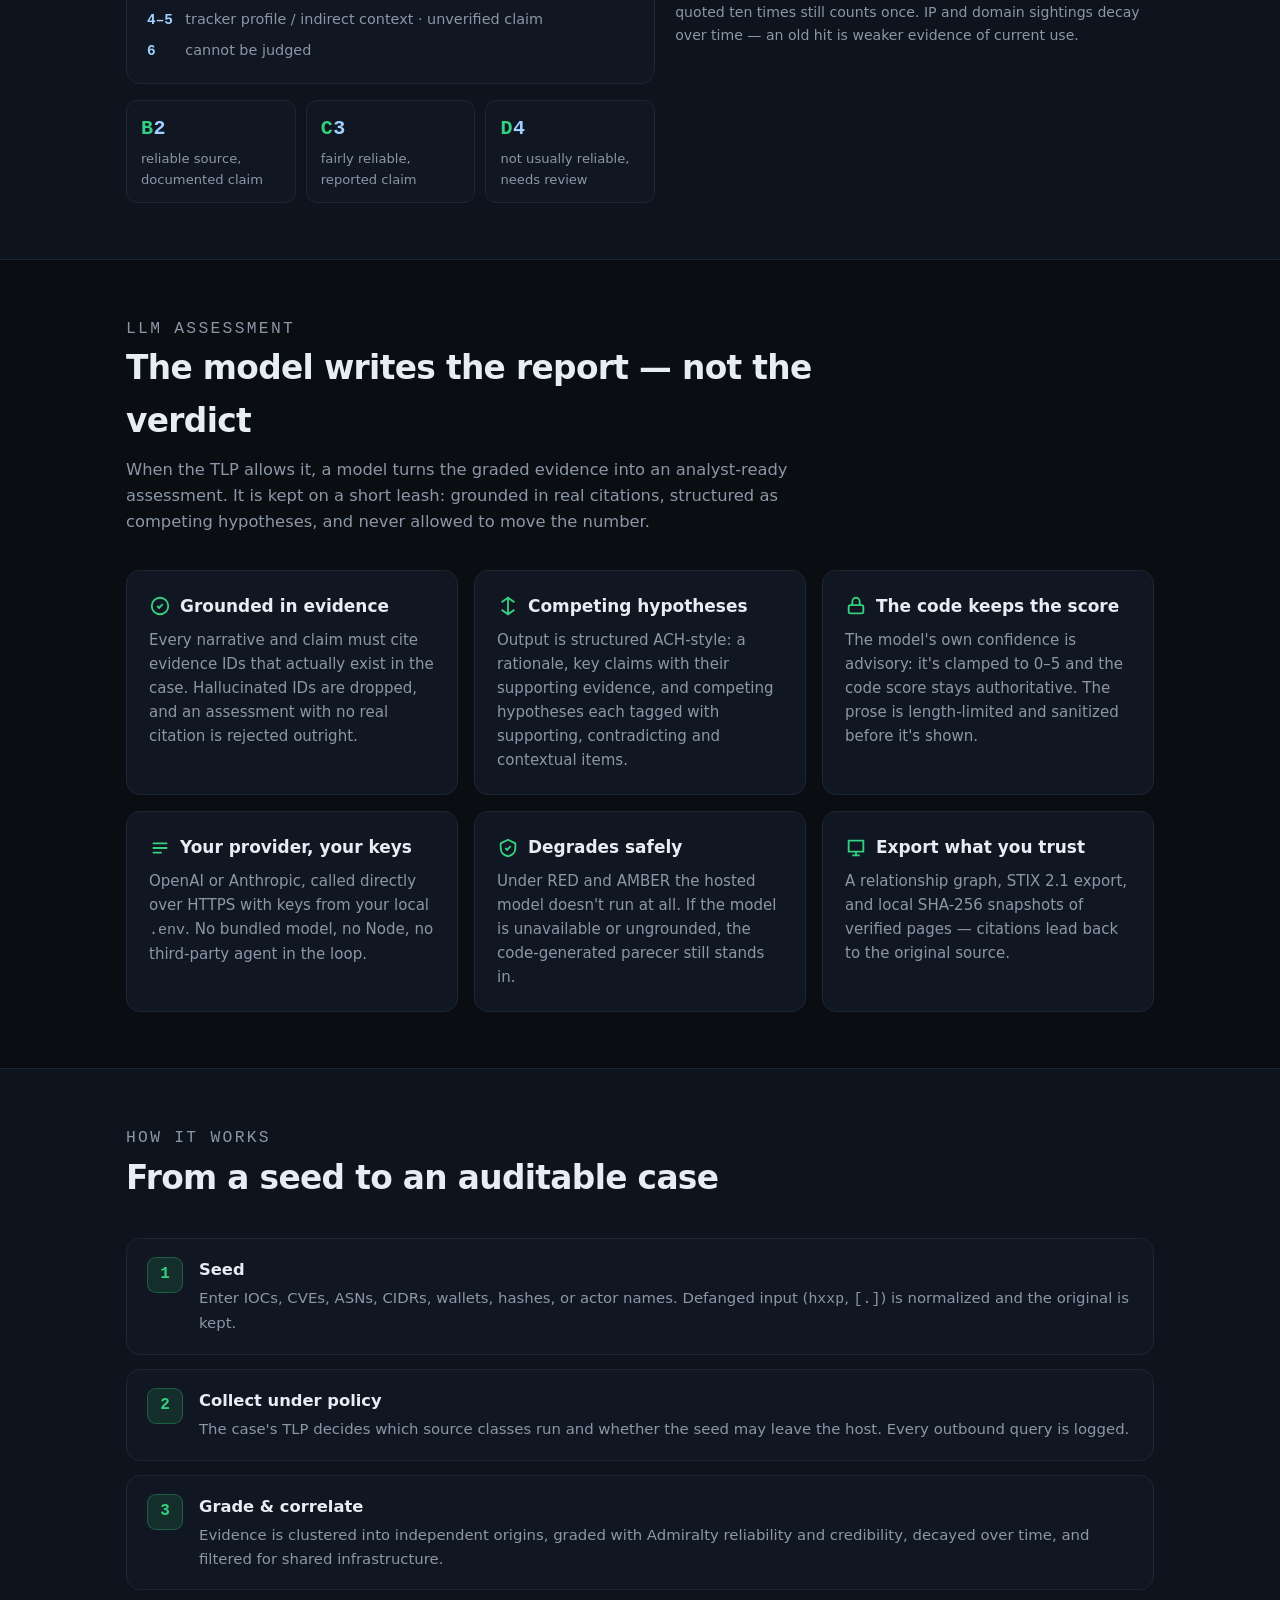
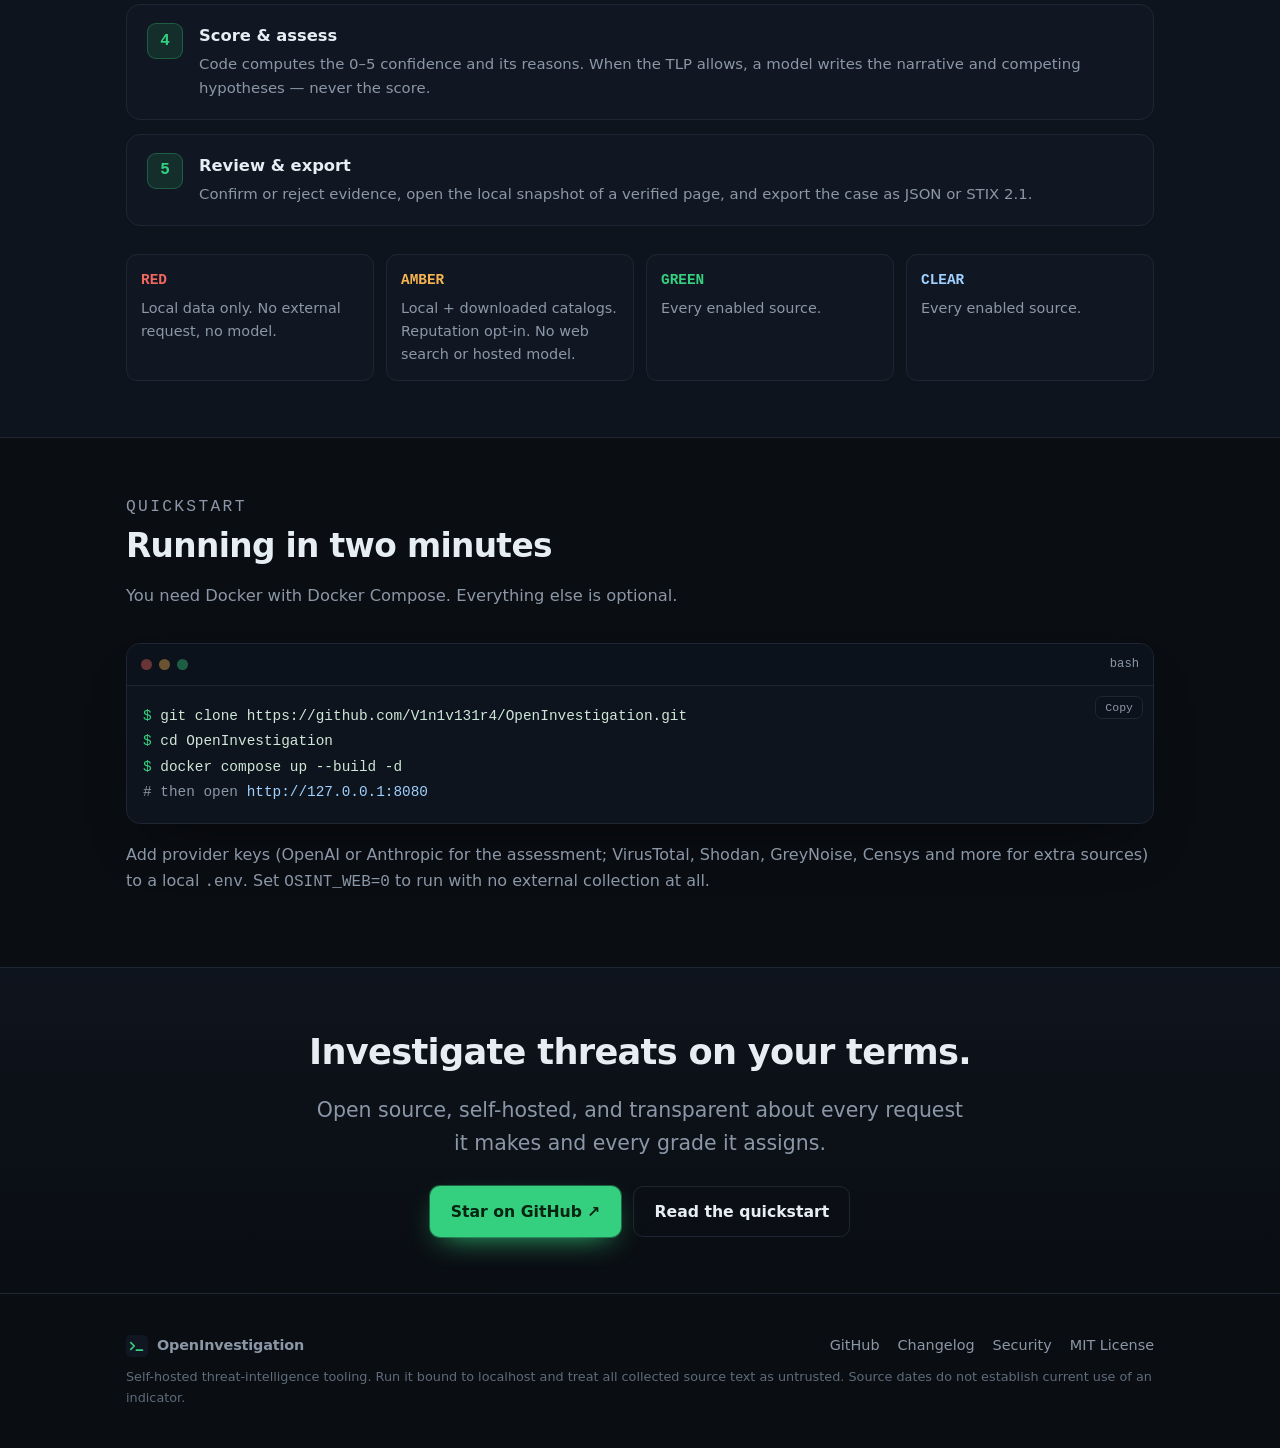
==== commit 6ae7cb61: "Add relationship-graph screenshot to the landing page Show a real CTI case as a framed product shot " ====
--- a/docs/index.html
+++ b/docs/index.html
@@ -73,6 +73,15 @@
     background:#0c121b;border:1px solid var(--border);border-radius:7px;padding:4px 9px;cursor:pointer}
   .copy button:hover{color:var(--accent);border-color:var(--accent)}
 
+  /* product shot */
+  .shot-wrap{padding-top:10px}
+  .shot{border:1px solid var(--border);border-radius:var(--radius);overflow:hidden;
+    background:var(--bg-soft);box-shadow:0 40px 90px -45px rgba(0,0,0,.75)}
+  .shot img{display:block;width:100%;height:auto}
+  figure.shot-fig{margin:0}
+  figcaption{color:var(--muted);font-size:.92rem;margin-top:16px;text-align:center;max-width:620px;margin-left:auto;margin-right:auto}
+  figcaption b{color:var(--text);font-weight:600}
+
   /* sections */
   section{padding:56px 0}
   .alt{background:var(--bg-soft);border-top:1px solid var(--border);border-bottom:1px solid var(--border)}
@@ -202,6 +211,20 @@
     </div>
   </section>
 
+  <!-- SHOWCASE -->
+  <section class="shot-wrap">
+    <div class="wrap">
+      <figure class="shot-fig">
+        <div class="shot">
+          <img src="assets/graph.png" width="2368" height="1266"
+               alt="OpenInvestigation relationship graph. The IP 143.198.64.151 links on the left to DigitalOcean hosting, open services 22/80/443, OSINT and VirusTotal reports and a case assessment; and on the right to the Transparent Tribe group, the Mythic tool, ObliqueRAT and njRAT malware, and ATT&CK techniques such as Drive-by Target, Malicious File and Dynamic Resolution."
+               loading="lazy" decoding="async">
+        </div>
+        <figcaption><b>One IP, fully pivoted.</b> Every node — infrastructure, reports, actor, tooling and ATT&amp;CK techniques — opens its own graded evidence.</figcaption>
+      </figure>
+    </div>
+  </section>
+
   <!-- SOURCES -->
   <section id="sources">
     <div class="wrap">
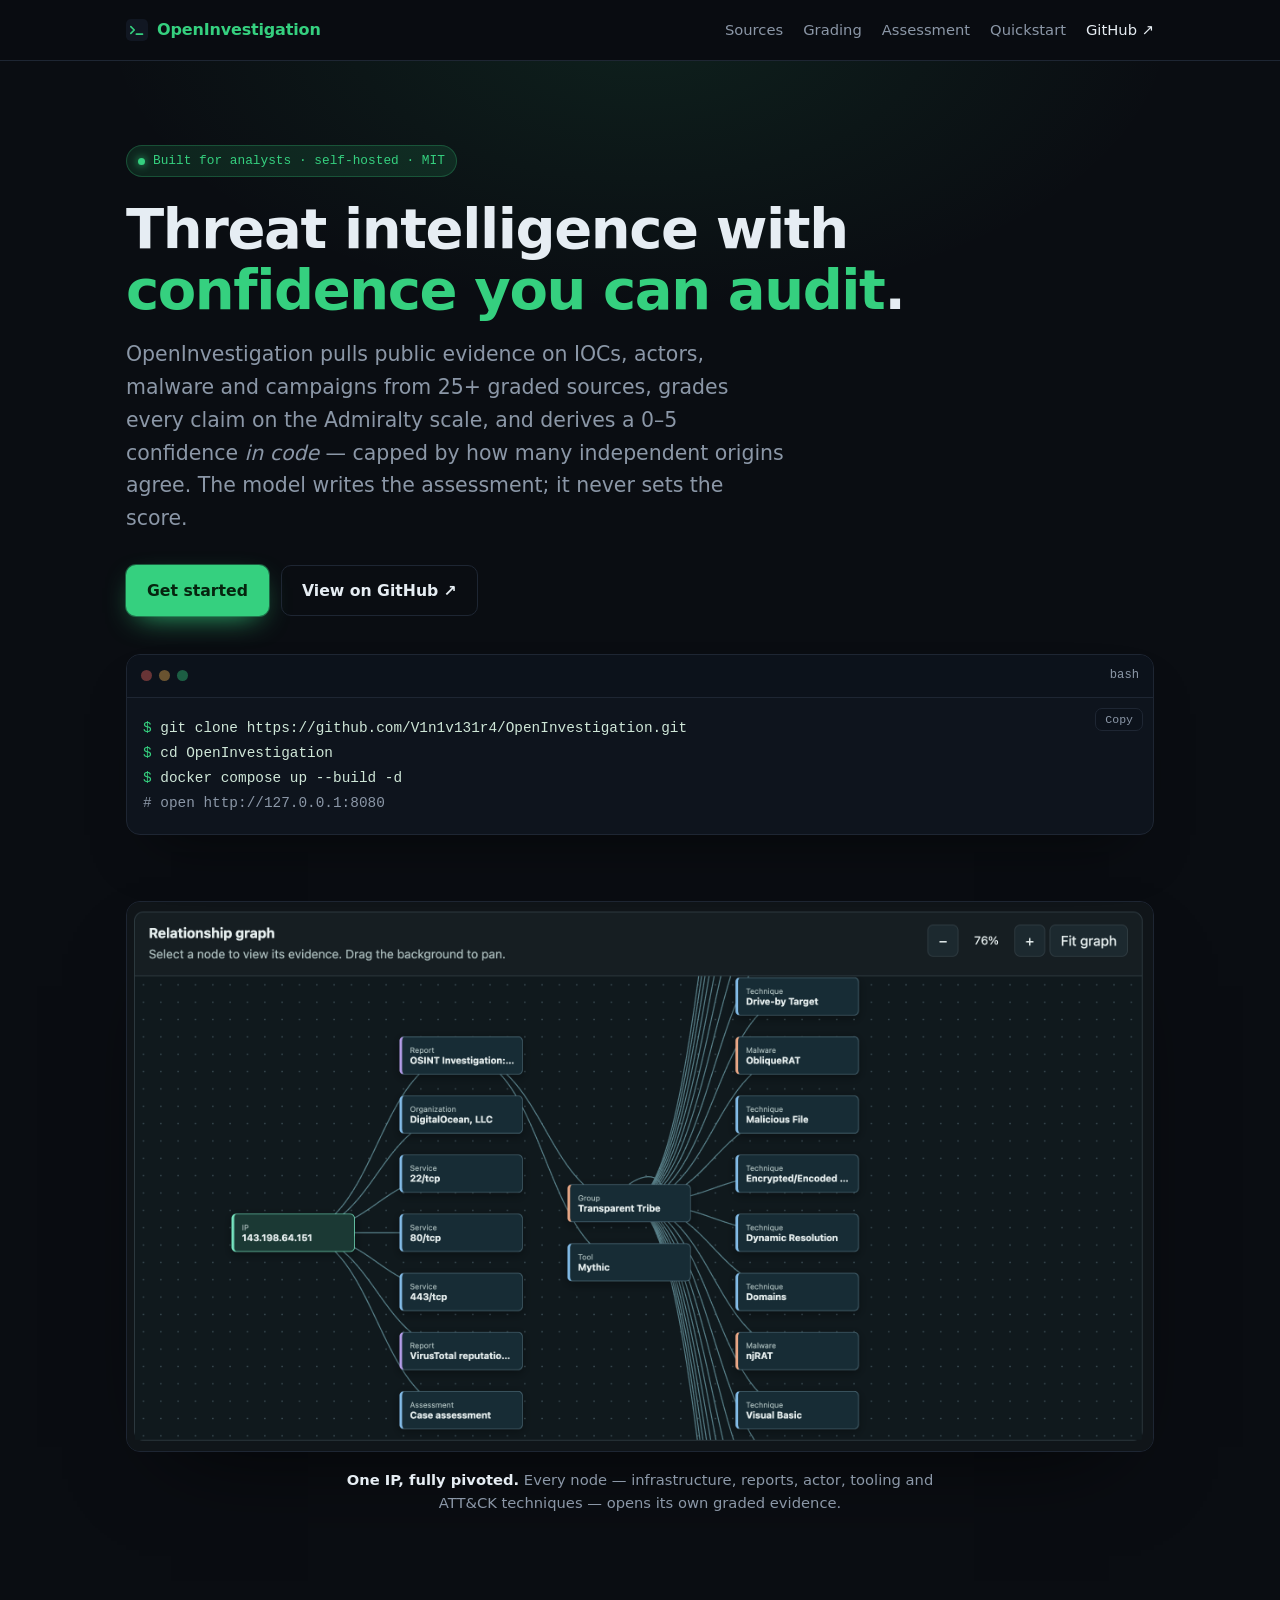
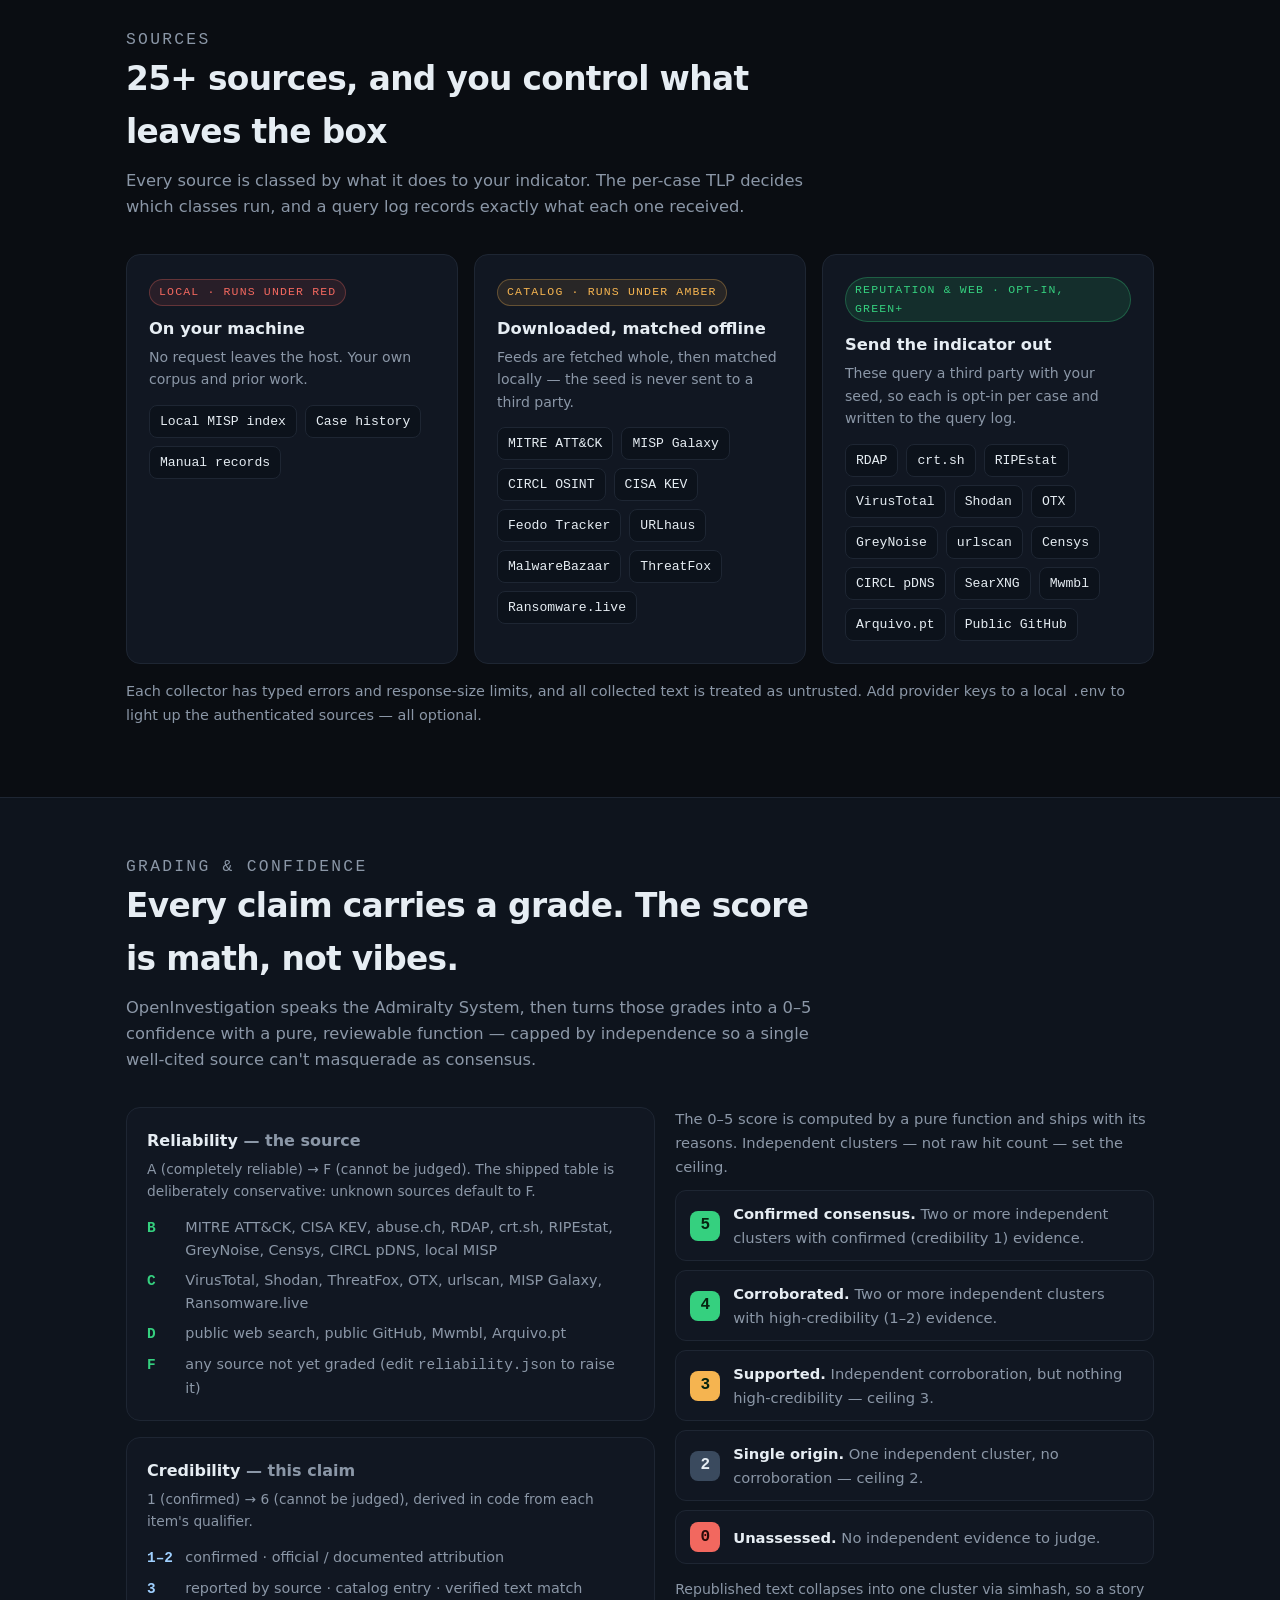
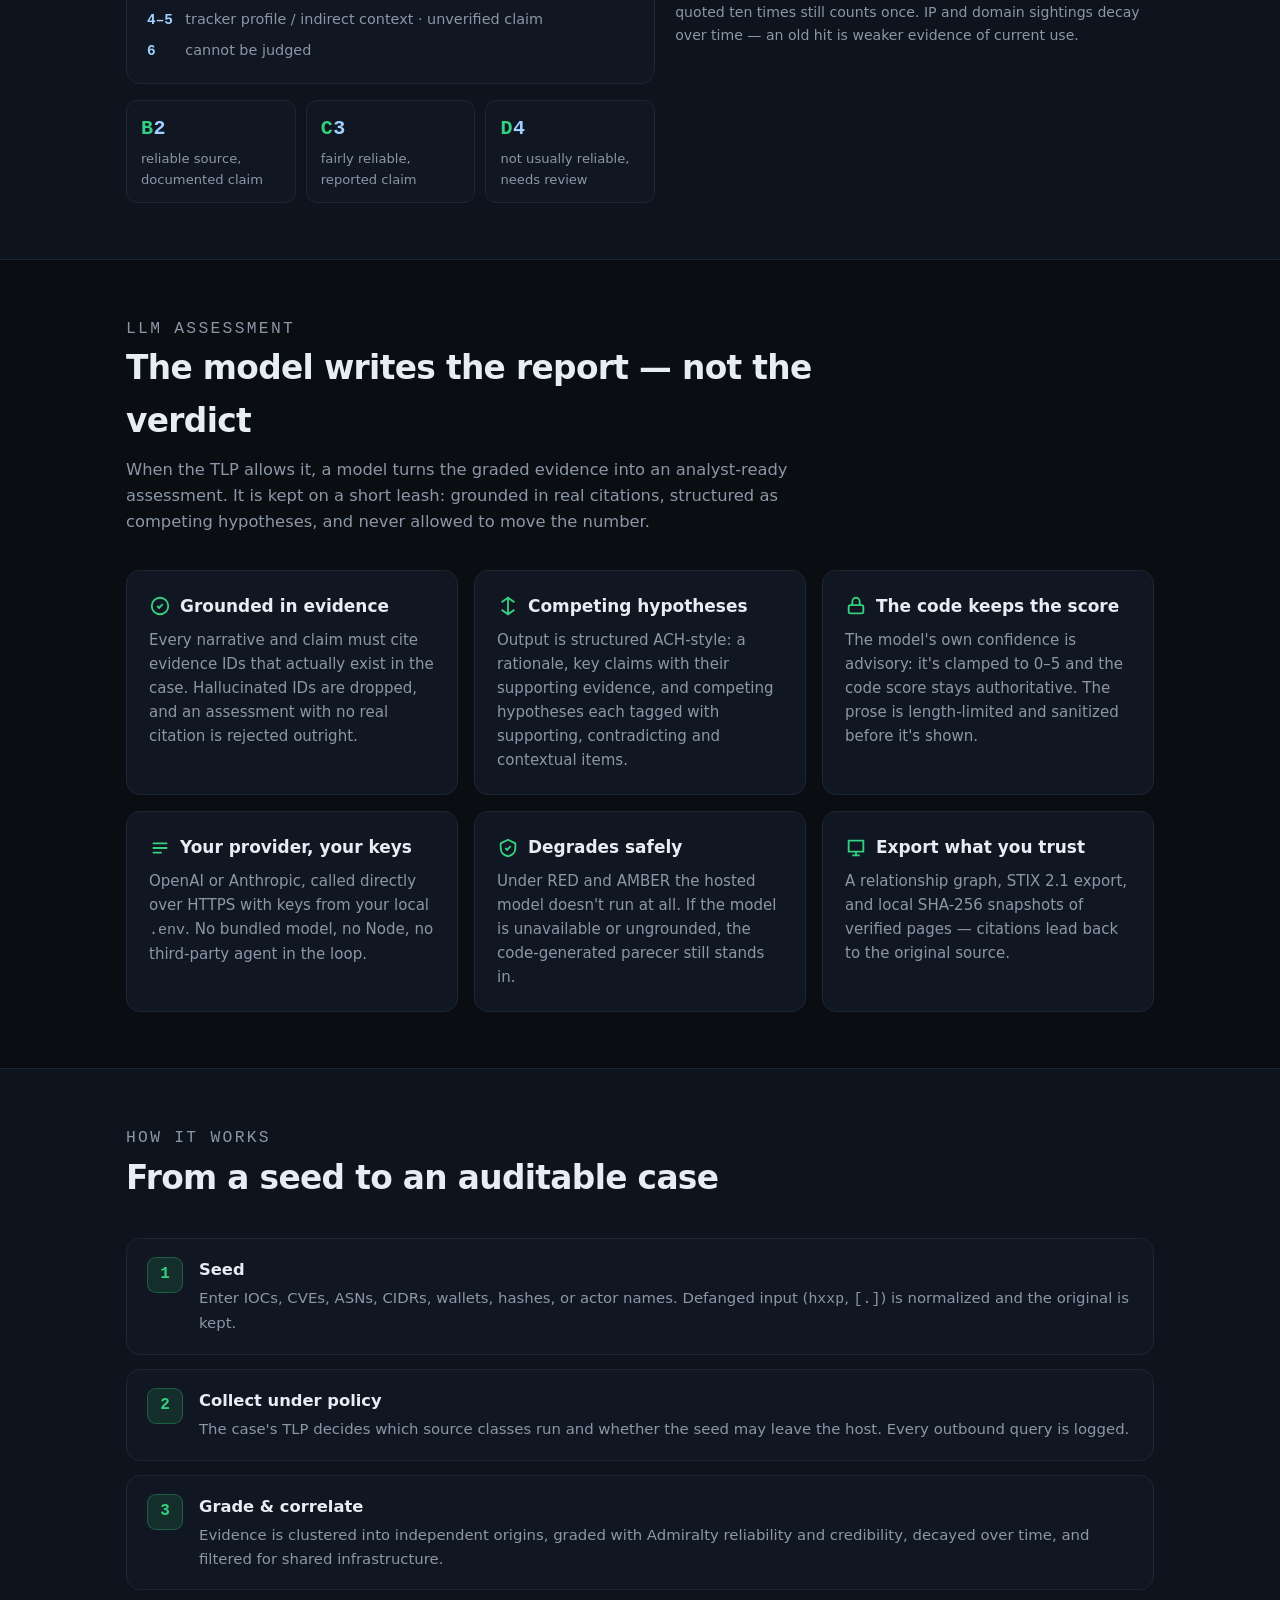
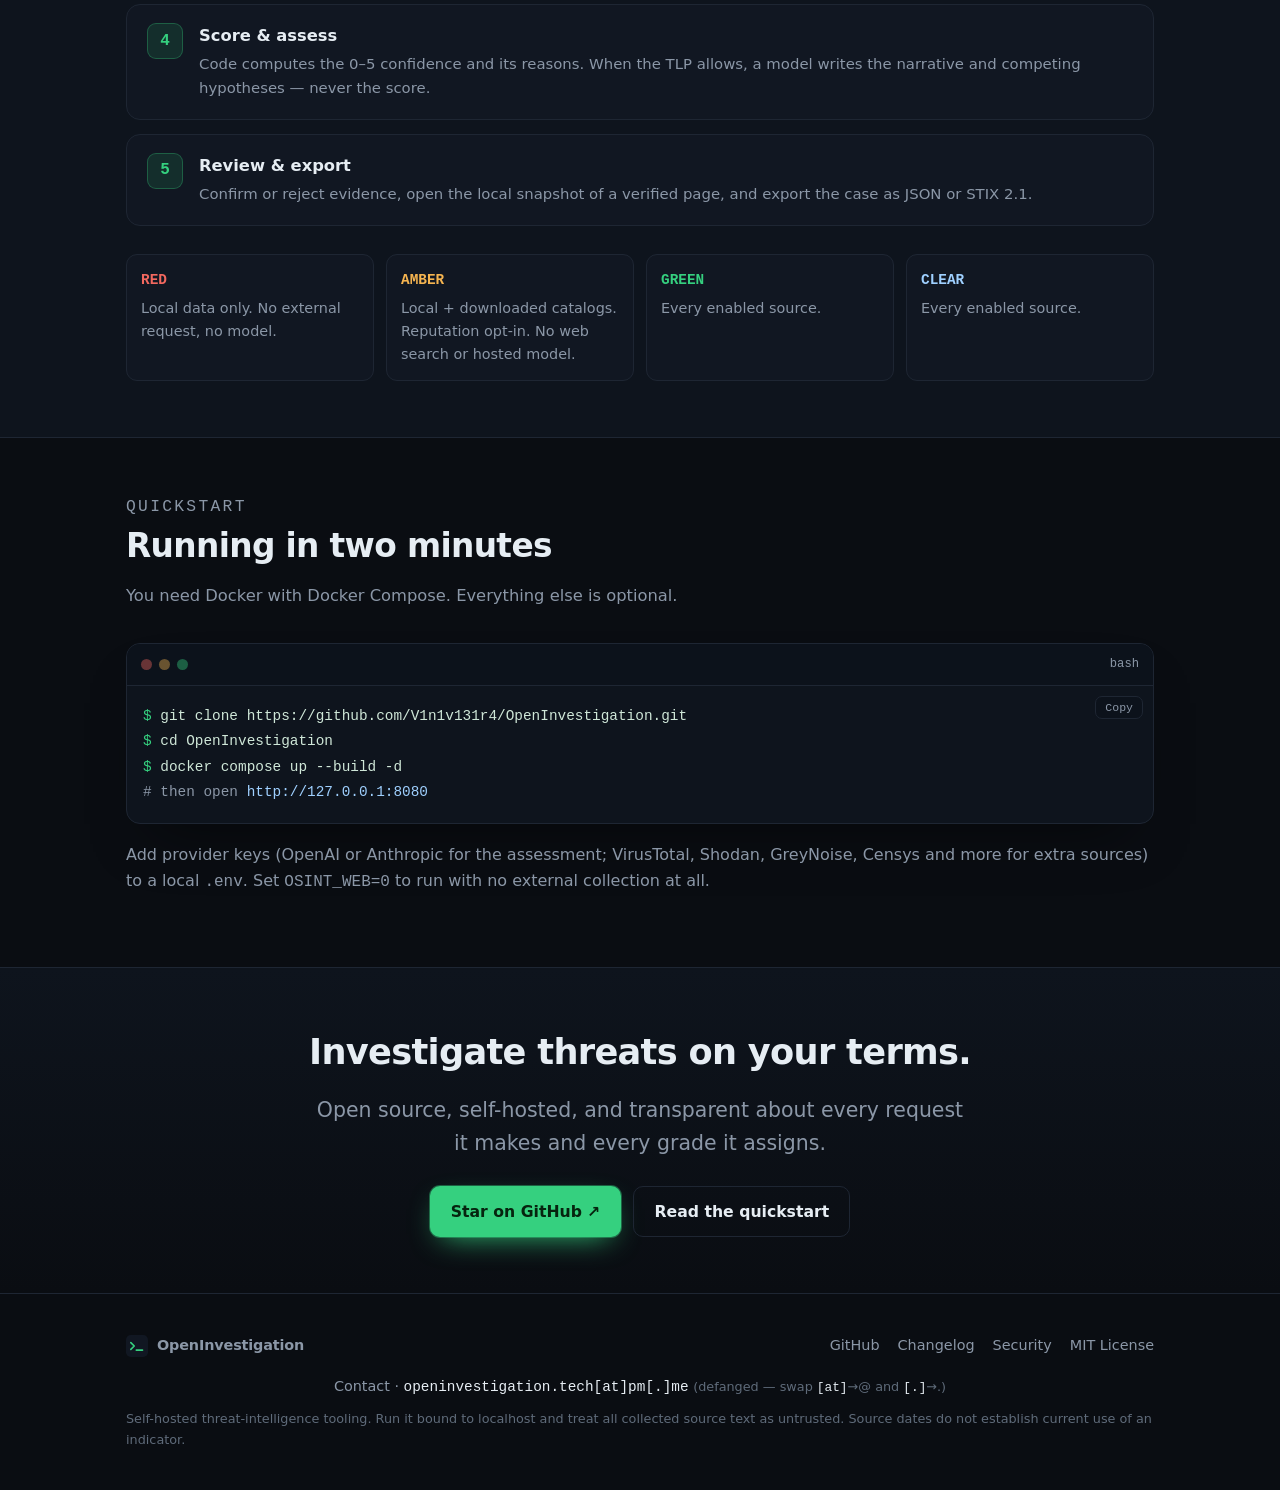
==== commit 7c286d41: "Add defanged contact email to the footer Show openinvestigation.tech[at]pm[.]me as defanged plain te" ====
--- a/docs/index.html
+++ b/docs/index.html
@@ -168,6 +168,9 @@
   footer .wrap{display:flex;flex-wrap:wrap;gap:16px;align-items:center;justify-content:space-between}
   footer nav{display:flex;flex-wrap:wrap;gap:18px}
   footer a{color:var(--muted)}footer a:hover{color:var(--accent)}
+  .contact{max-width:var(--maxw);margin:18px auto 0;padding:0 16px;text-align:center;color:var(--muted);font-size:.9rem}
+  .contact .mono{color:var(--text)}
+  .contact .hint{color:#5f6b7a;font-size:.8rem}
   .note{max-width:var(--maxw);margin:10px auto 0;padding:0 16px;color:#5f6b7a;font-size:.8rem}
 </style>
 </head>
@@ -409,6 +412,7 @@
       <a href="https://github.com/V1n1v131r4/OpenInvestigation/blob/main/LICENSE">MIT License</a>
     </nav>
   </div>
+  <p class="contact">Contact · <span class="mono">openinvestigation.tech[at]pm[.]me</span> <span class="hint">(defanged — swap <span class="mono">[at]</span>→@ and <span class="mono">[.]</span>→.)</span></p>
   <p class="note">Self-hosted threat-intelligence tooling. Run it bound to localhost and treat all collected source text as untrusted. Source dates do not establish current use of an indicator.</p>
 </footer>
 
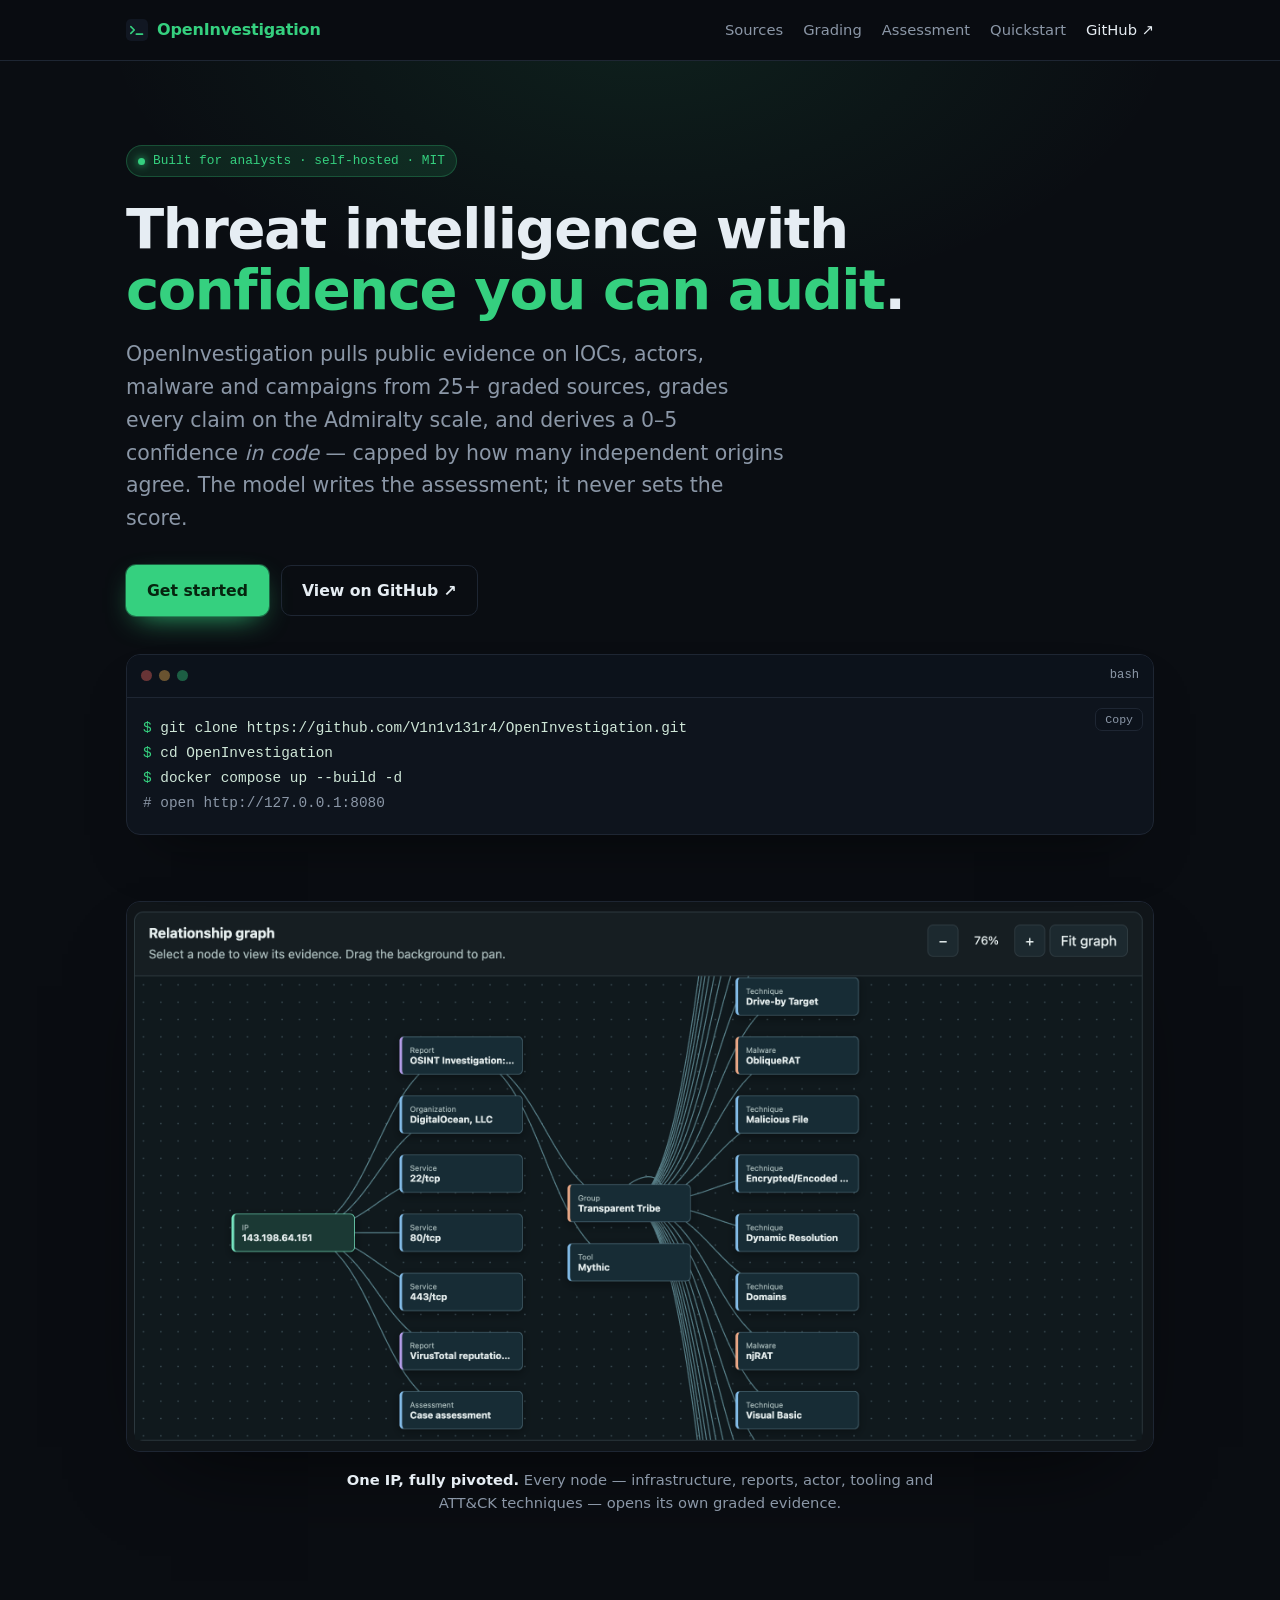
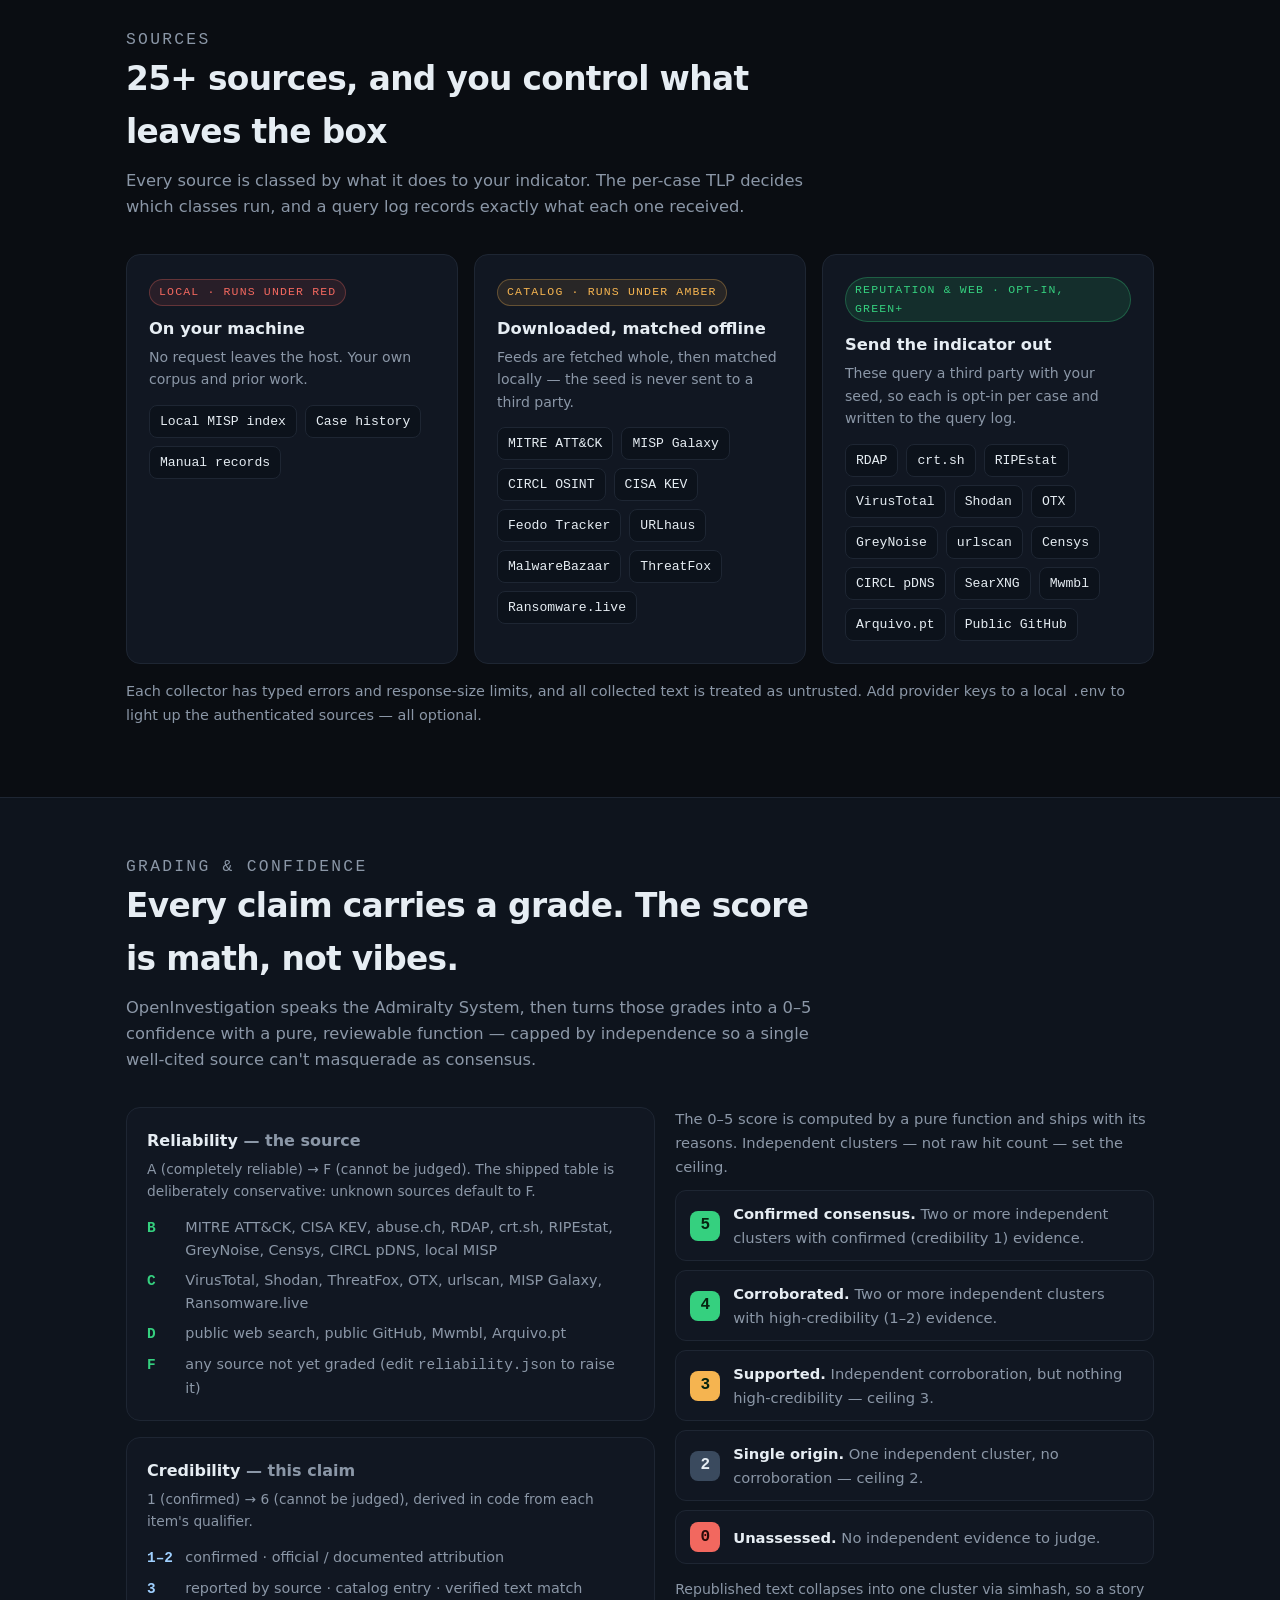
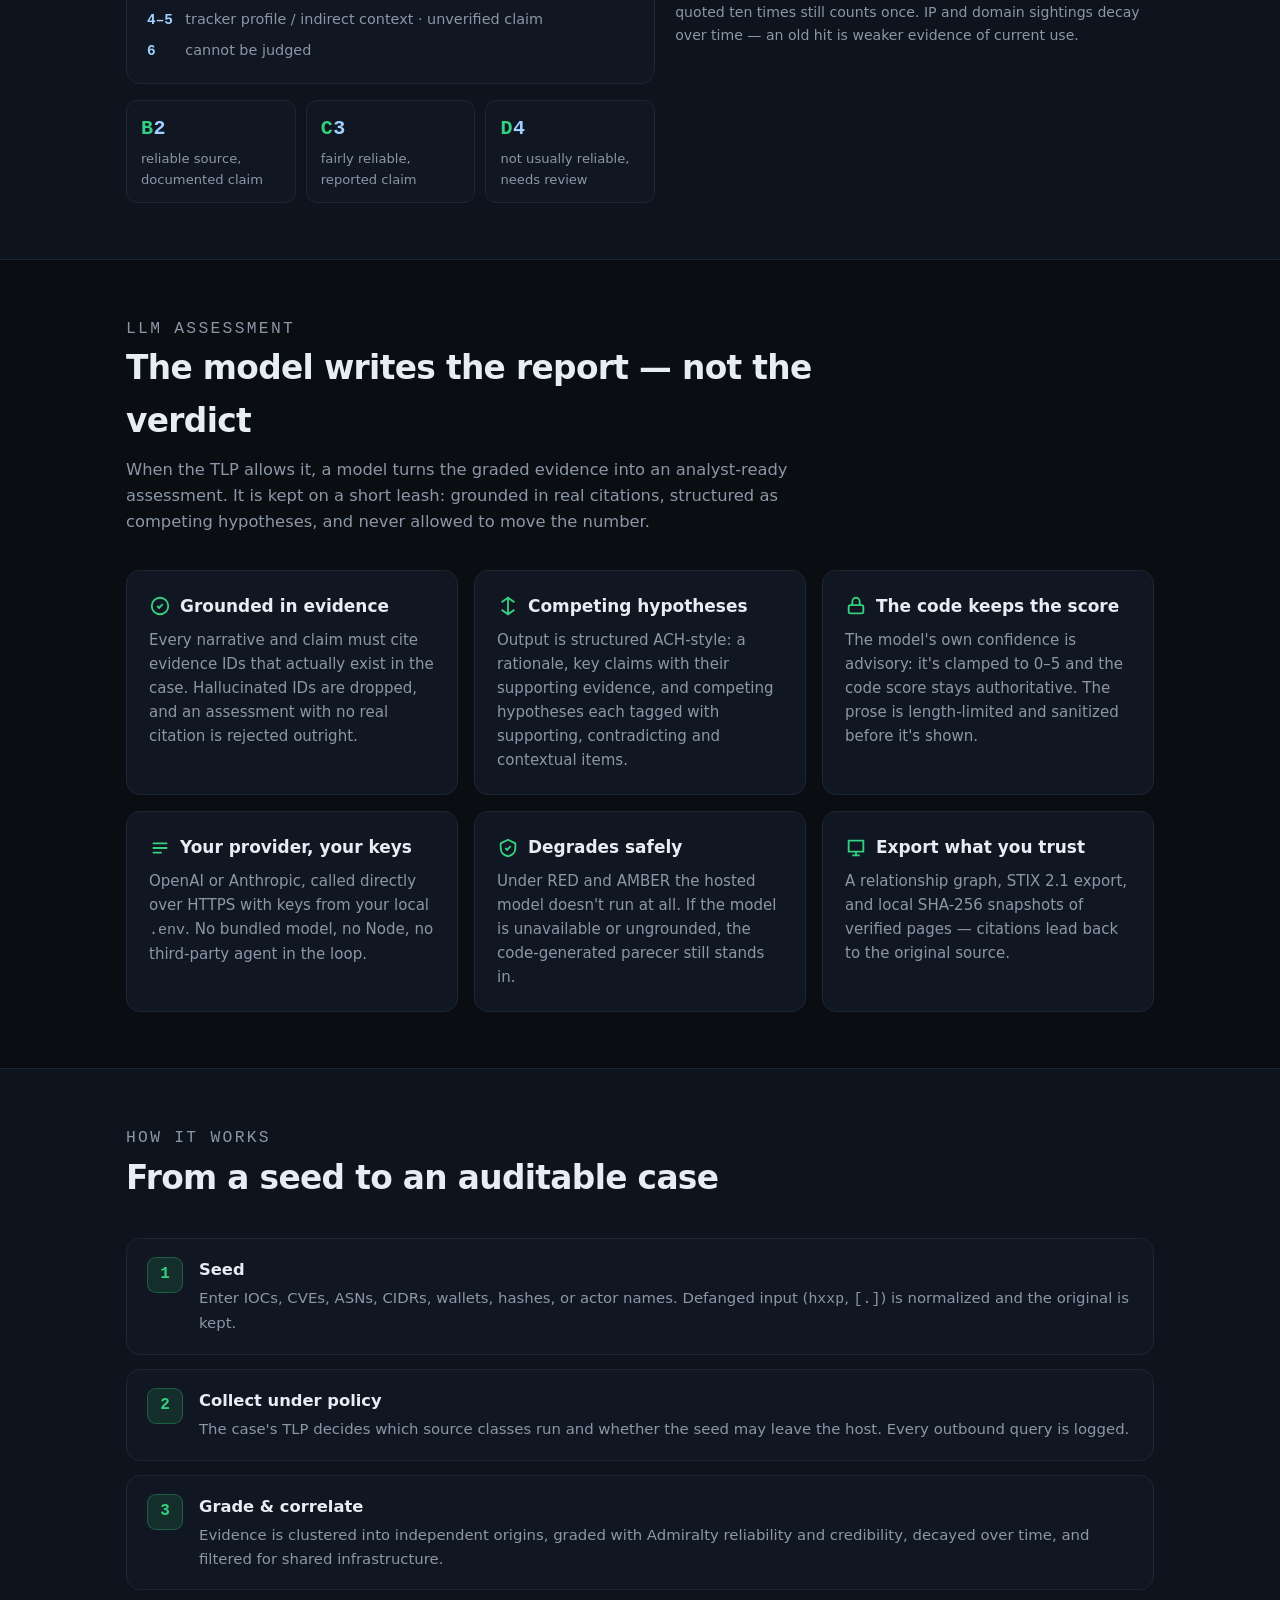
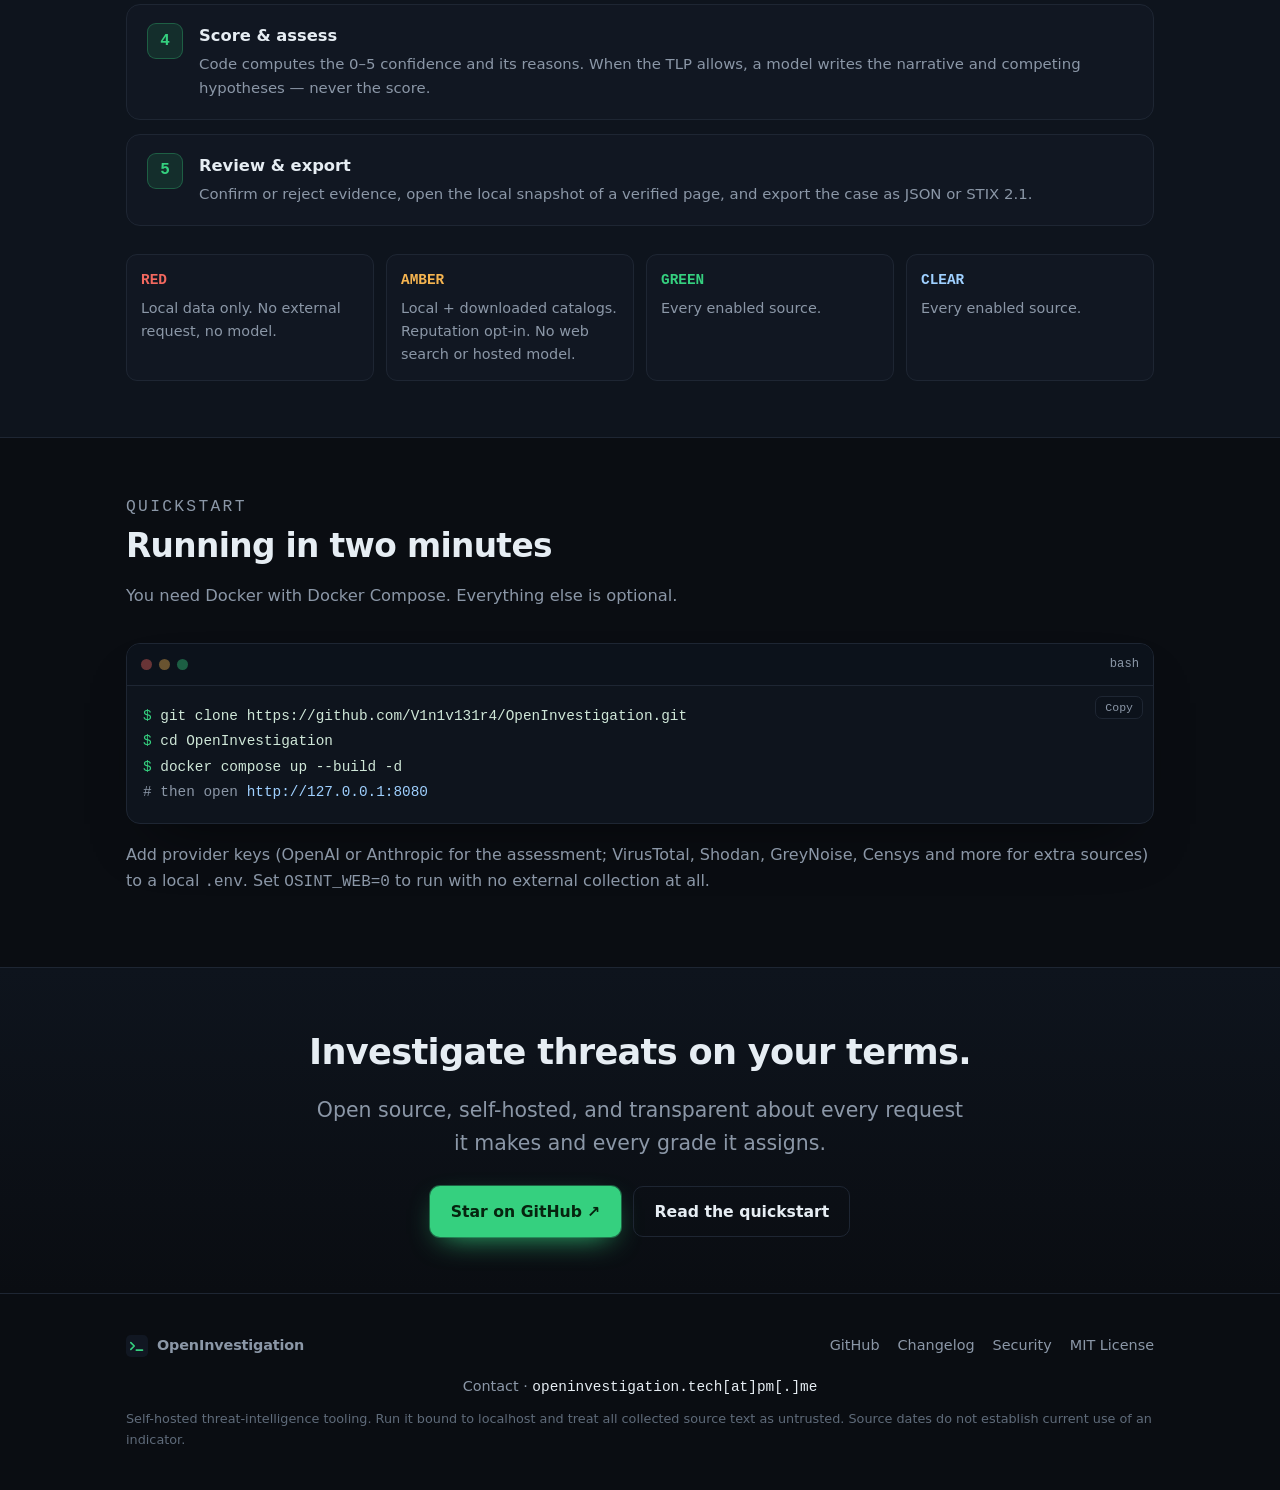
==== commit ec391812: "Drop the defang explainer from the footer contact Analysts already read defanged indicators; keep ju" ====
--- a/docs/index.html
+++ b/docs/index.html
@@ -170,7 +170,6 @@
   footer a{color:var(--muted)}footer a:hover{color:var(--accent)}
   .contact{max-width:var(--maxw);margin:18px auto 0;padding:0 16px;text-align:center;color:var(--muted);font-size:.9rem}
   .contact .mono{color:var(--text)}
-  .contact .hint{color:#5f6b7a;font-size:.8rem}
   .note{max-width:var(--maxw);margin:10px auto 0;padding:0 16px;color:#5f6b7a;font-size:.8rem}
 </style>
 </head>
@@ -412,7 +411,7 @@
       <a href="https://github.com/V1n1v131r4/OpenInvestigation/blob/main/LICENSE">MIT License</a>
     </nav>
   </div>
-  <p class="contact">Contact · <span class="mono">openinvestigation.tech[at]pm[.]me</span> <span class="hint">(defanged — swap <span class="mono">[at]</span>→@ and <span class="mono">[.]</span>→.)</span></p>
+  <p class="contact">Contact · <span class="mono">openinvestigation.tech[at]pm[.]me</span></p>
   <p class="note">Self-hosted threat-intelligence tooling. Run it bound to localhost and treat all collected source text as untrusted. Source dates do not establish current use of an indicator.</p>
 </footer>
 
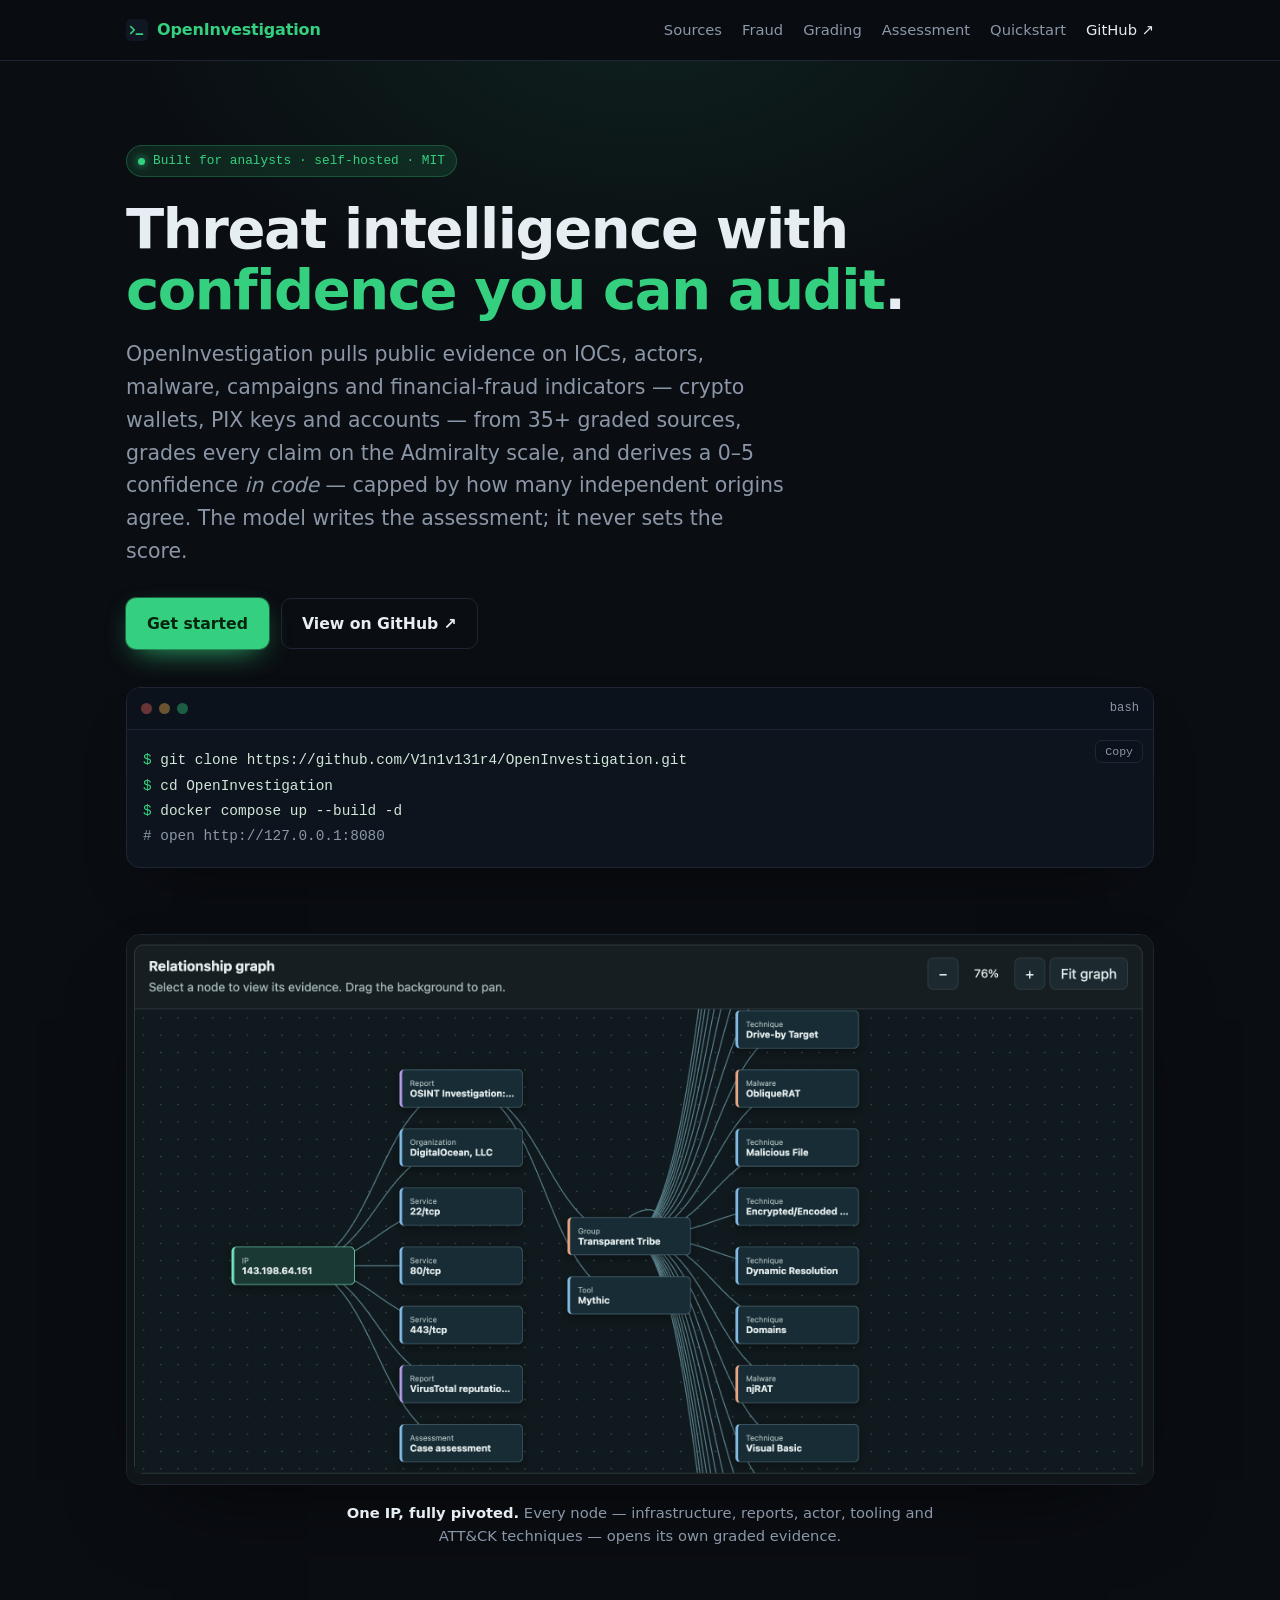
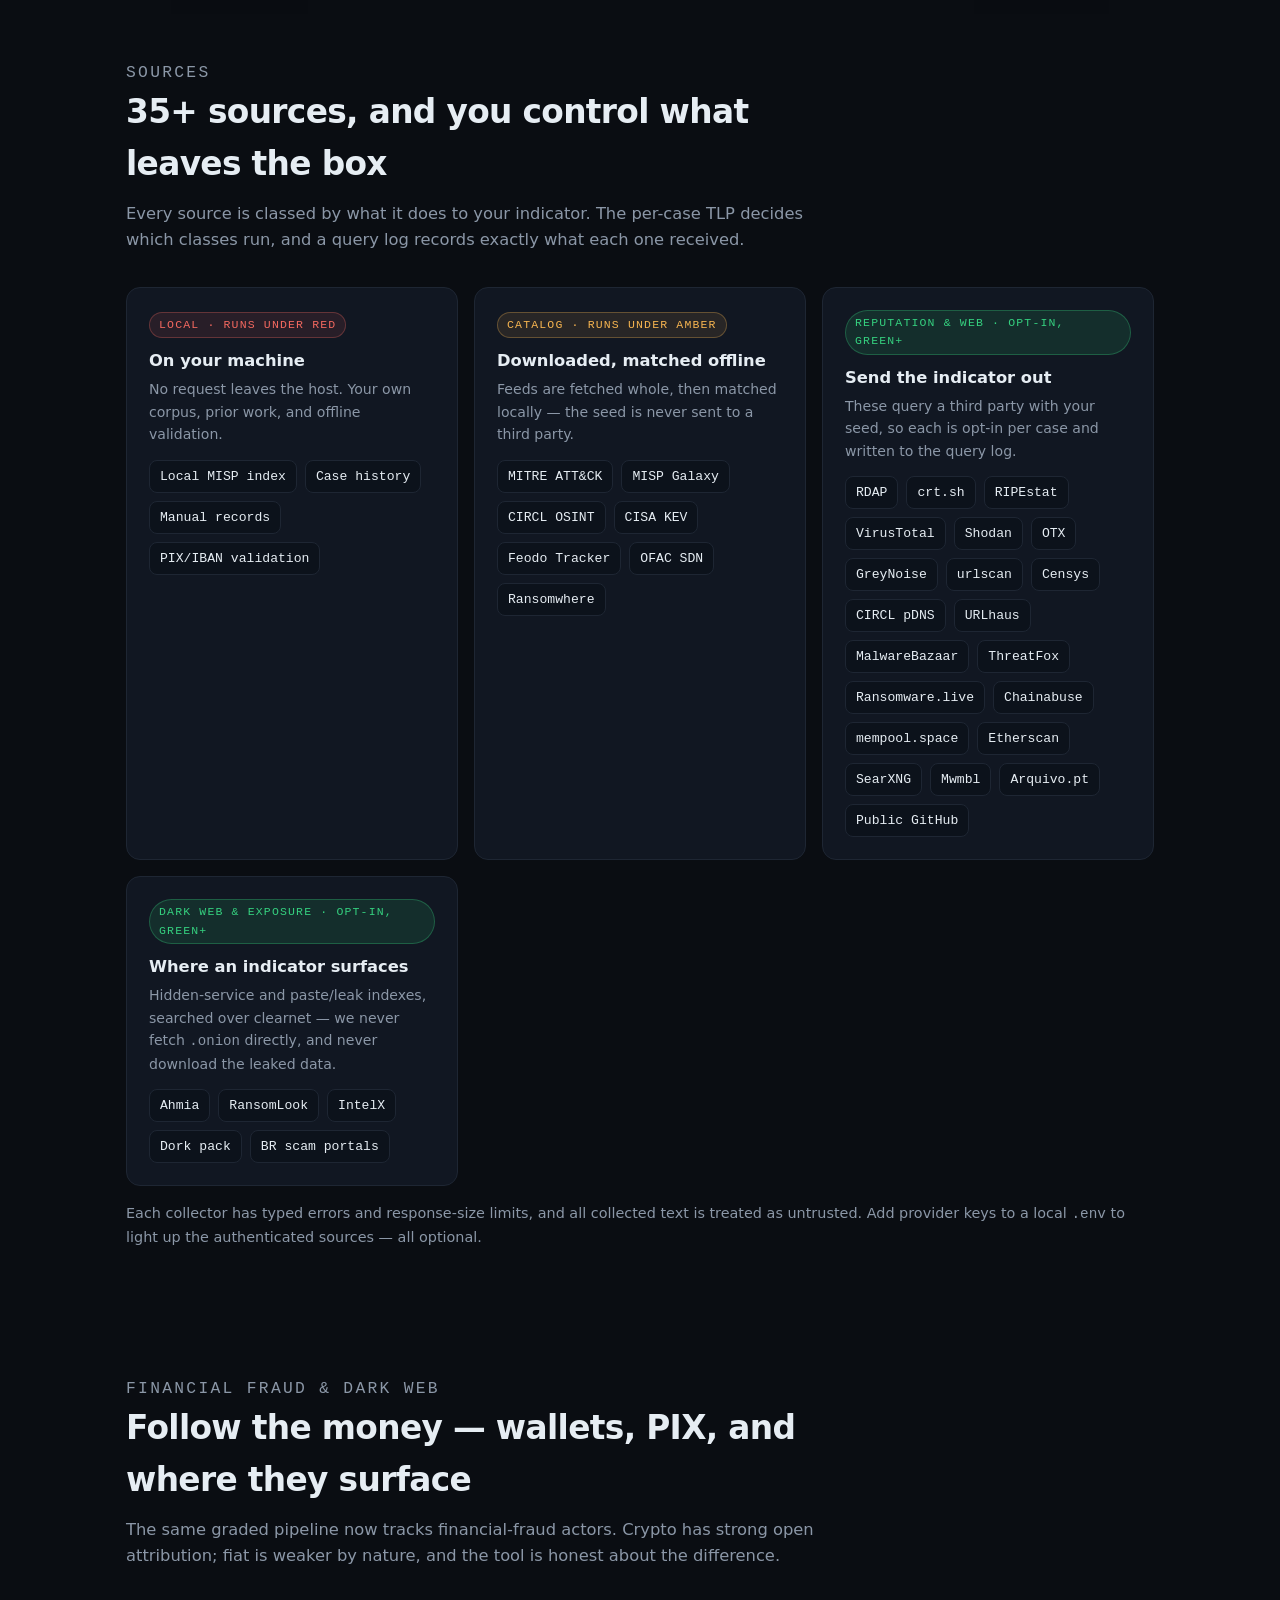
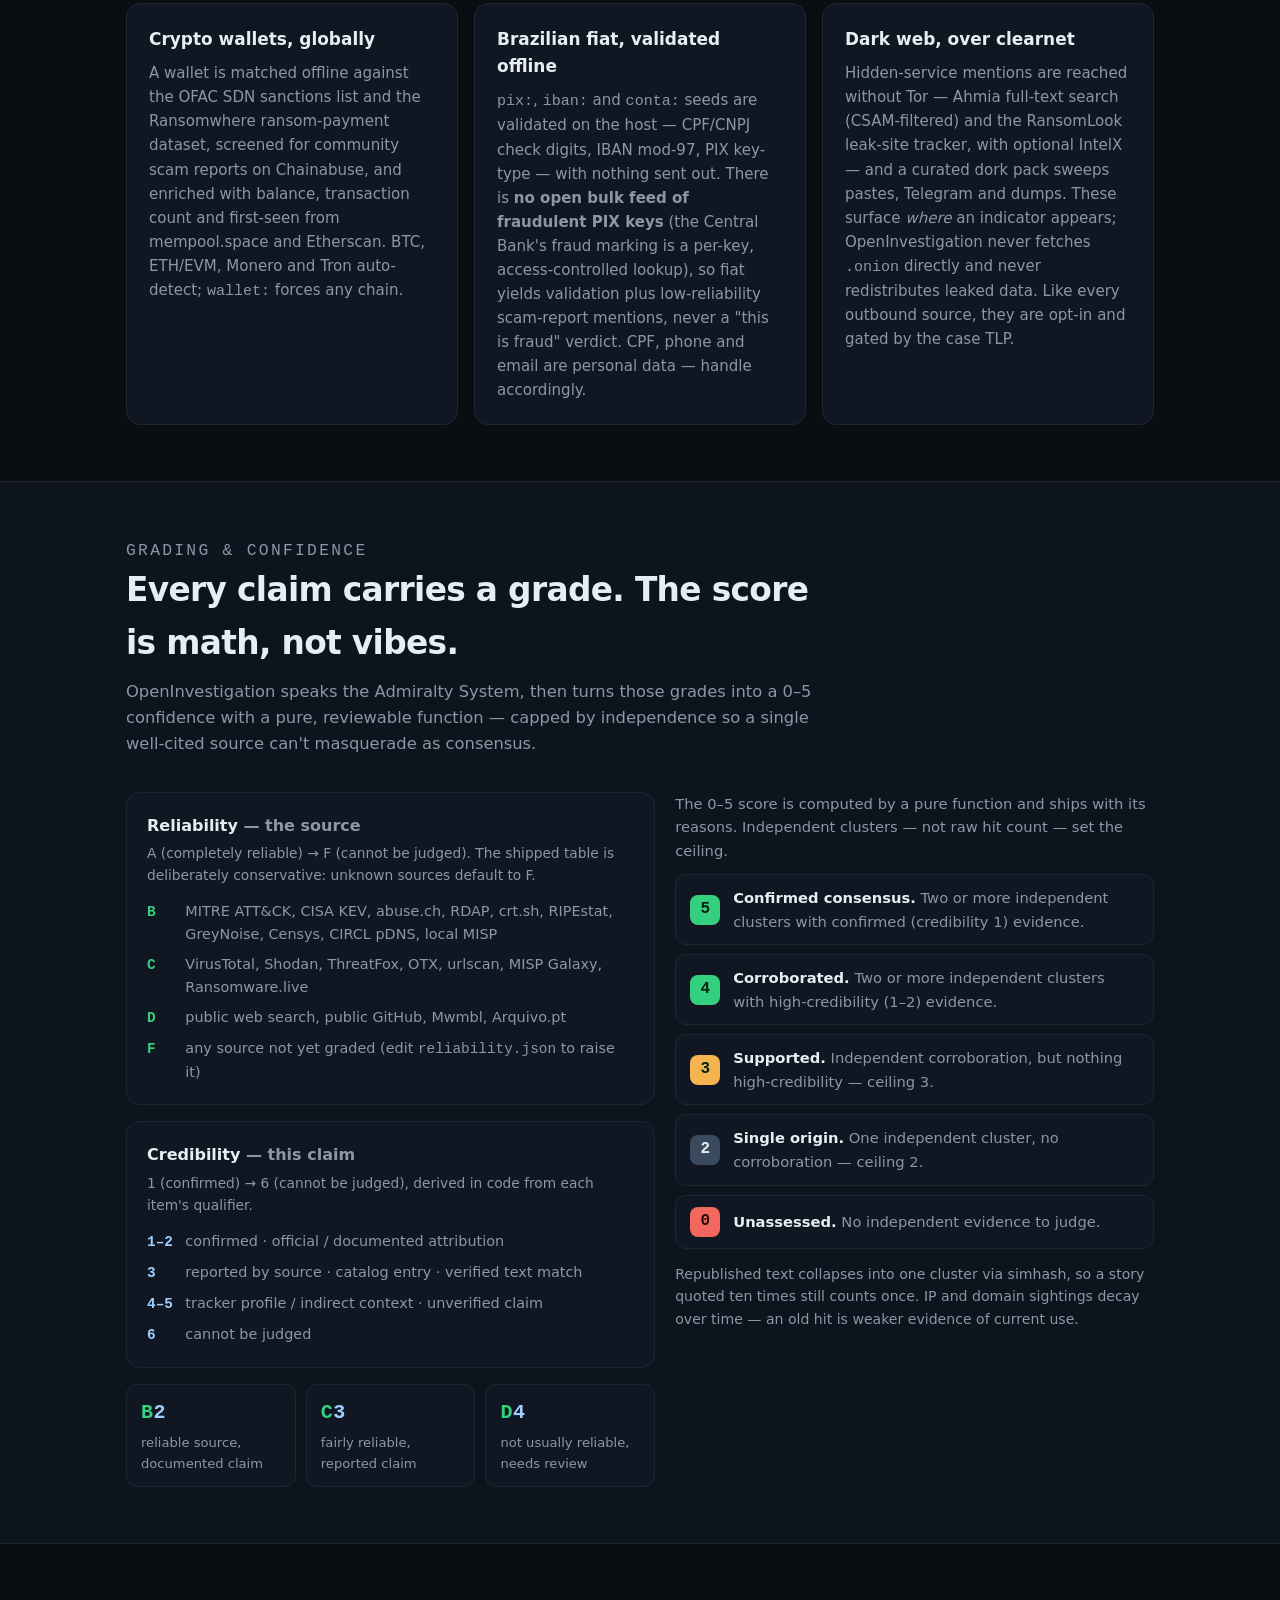
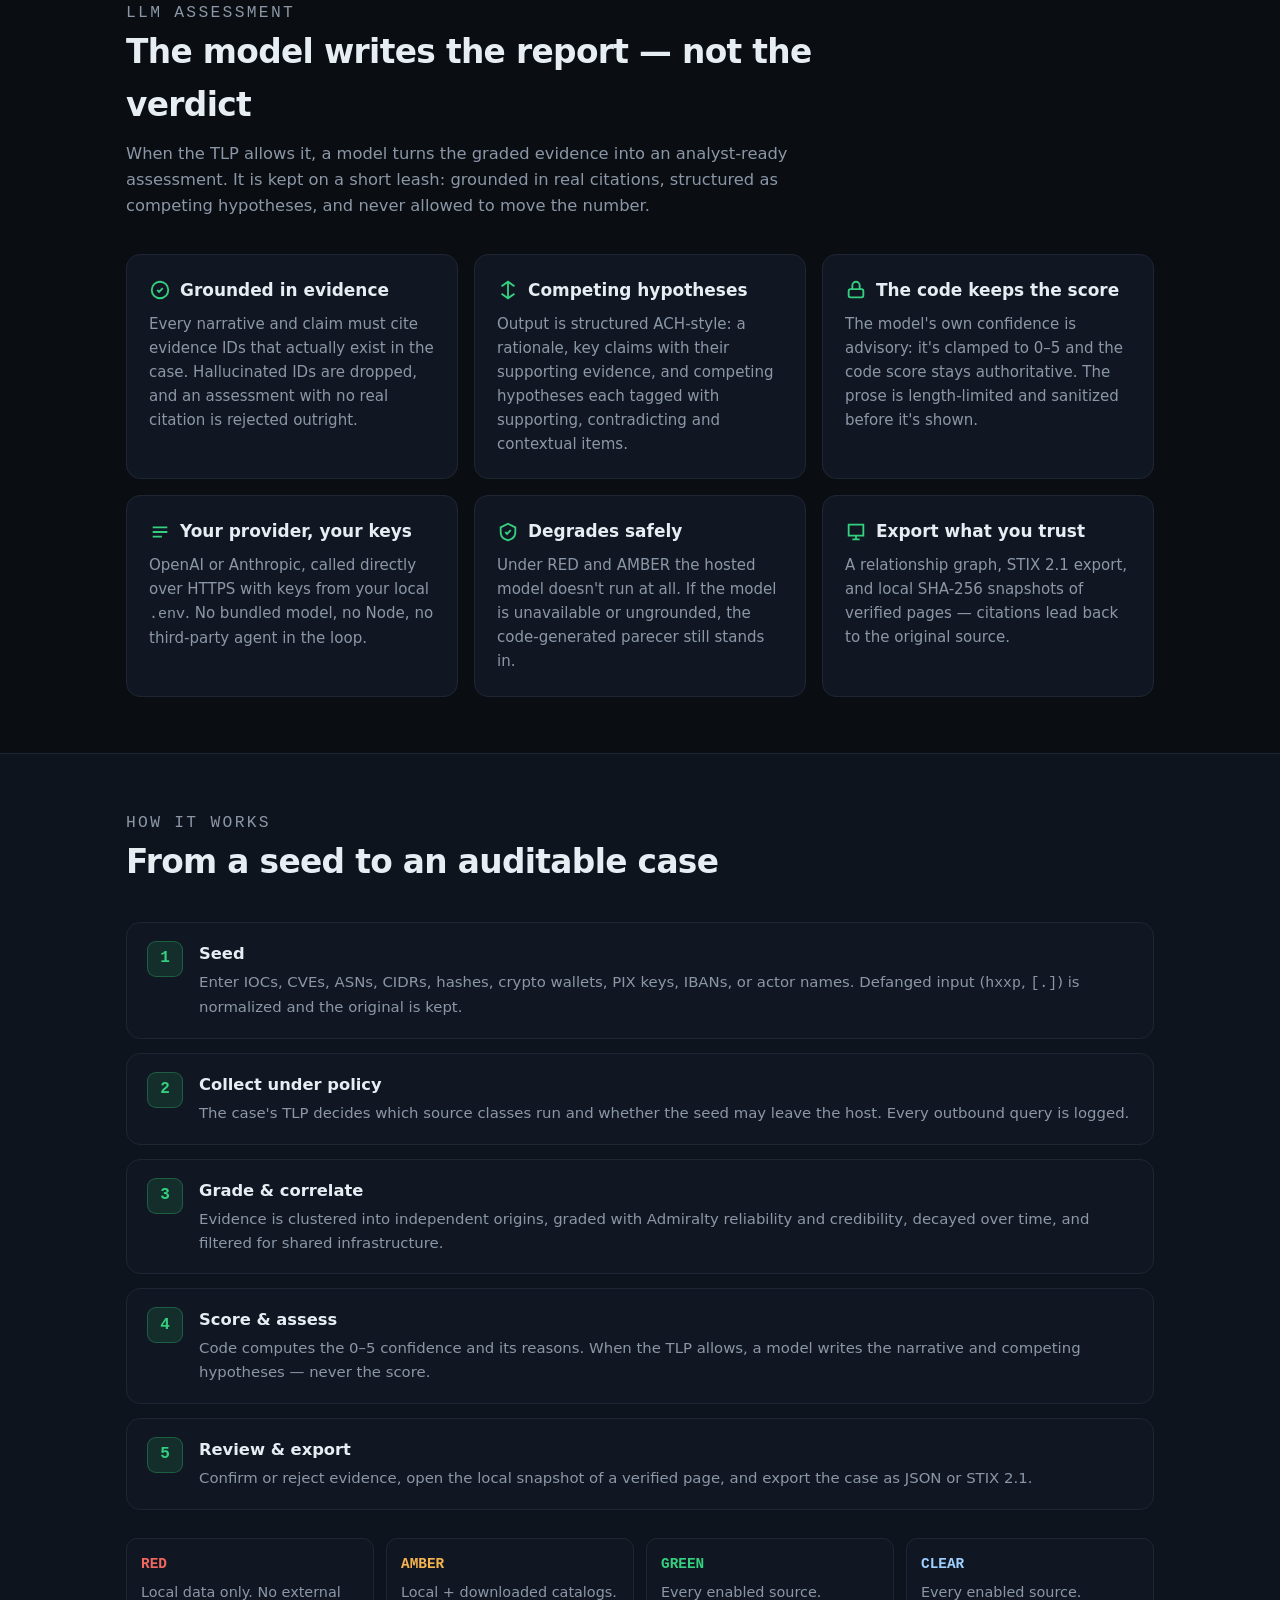
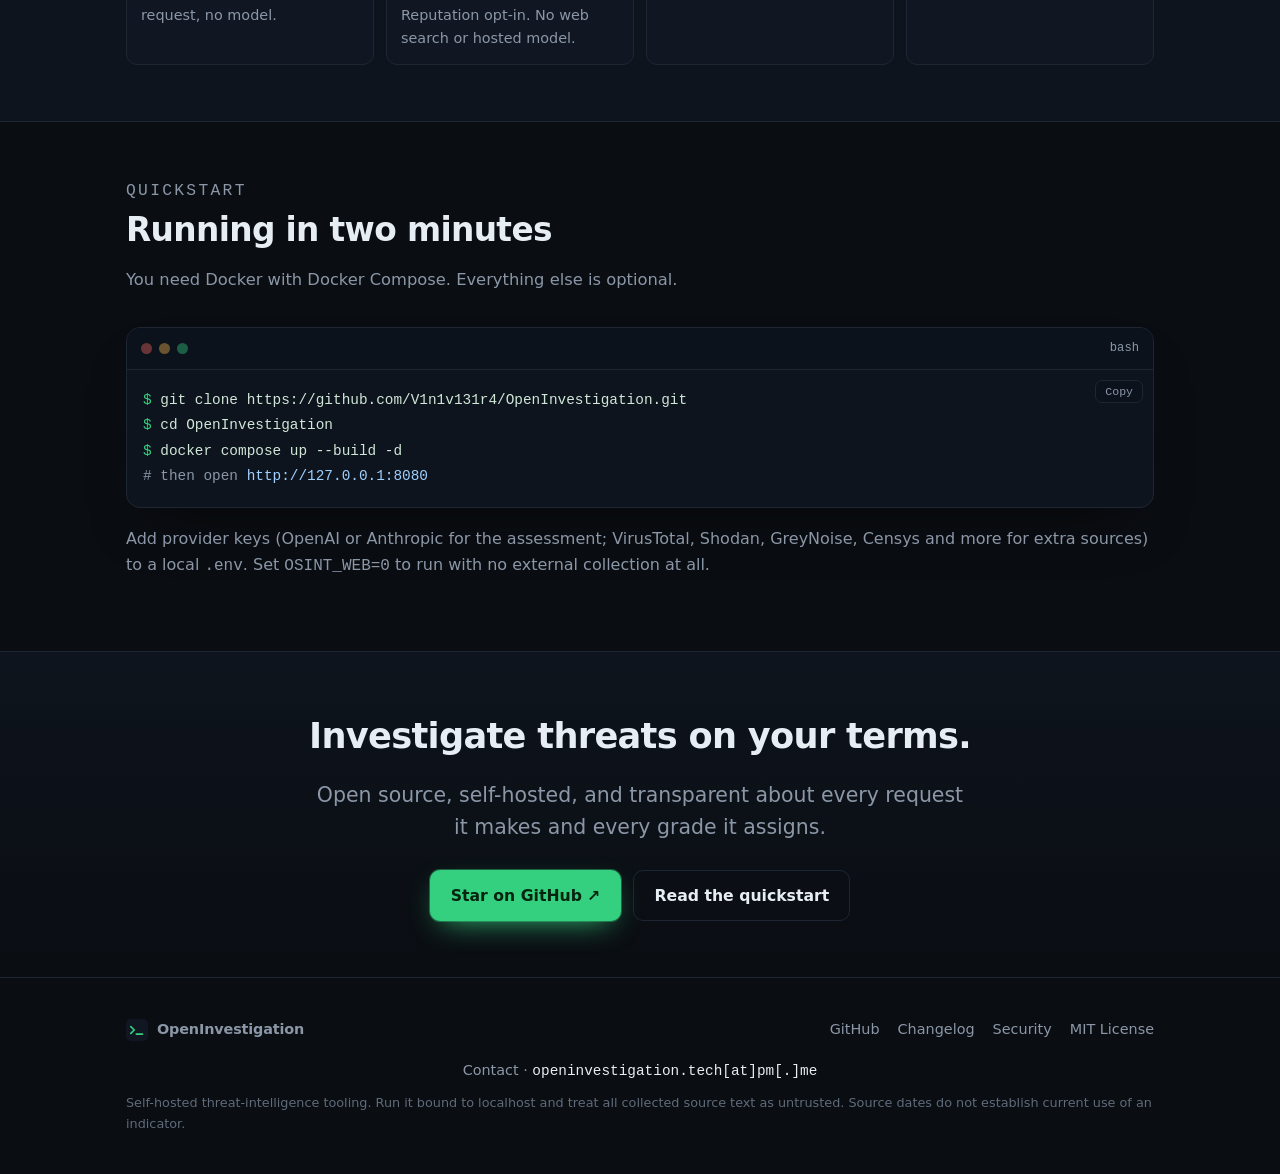
==== commit 7966826e: "Landing page: show the financial-fraud and dark-web capability Correct the source taxonomy (URLhaus/" ====
--- a/docs/index.html
+++ b/docs/index.html
@@ -182,6 +182,7 @@
     </a>
     <nav>
       <a class="hide-sm" href="#sources">Sources</a>
+      <a class="hide-sm" href="#fraud">Fraud</a>
       <a href="#grading">Grading</a>
       <a href="#assessment">Assessment</a>
       <a class="hide-sm" href="#quickstart">Quickstart</a>
@@ -195,7 +196,7 @@
     <div class="wrap">
       <span class="eyebrow"><span class="dot"></span> Built for analysts · self-hosted · MIT</span>
       <h1>Threat intelligence with <span class="accent">confidence you can audit</span>.</h1>
-      <p class="lede">OpenInvestigation pulls public evidence on IOCs, actors, malware and campaigns from 25+ graded sources, grades every claim on the Admiralty scale, and derives a 0–5 confidence <em>in code</em> — capped by how many independent origins agree. The model writes the assessment; it never sets the score.</p>
+      <p class="lede">OpenInvestigation pulls public evidence on IOCs, actors, malware, campaigns and financial-fraud indicators — crypto wallets, PIX keys and accounts — from 35+ graded sources, grades every claim on the Admiralty scale, and derives a 0–5 confidence <em>in code</em> — capped by how many independent origins agree. The model writes the assessment; it never sets the score.</p>
       <div class="cta">
         <a class="btn btn-primary" href="#quickstart">Get started</a>
         <a class="btn btn-ghost" href="https://github.com/V1n1v131r4/OpenInvestigation">View on GitHub ↗</a>
@@ -232,16 +233,17 @@
     <div class="wrap">
       <div class="sec-head">
         <p class="kicker">Sources</p>
-        <h2>25+ sources, and you control what leaves the box</h2>
+        <h2>35+ sources, and you control what leaves the box</h2>
         <p>Every source is classed by what it does to your indicator. The per-case TLP decides which classes run, and a query log records exactly what each one received.</p>
       </div>
       <div class="grid">
         <div class="card tier local">
           <span class="tag">Local · runs under RED</span>
           <h3>On your machine</h3>
-          <p class="egress">No request leaves the host. Your own corpus and prior work.</p>
+          <p class="egress">No request leaves the host. Your own corpus, prior work, and offline validation.</p>
           <div class="chips">
             <span class="chip">Local MISP index</span><span class="chip">Case history</span><span class="chip">Manual records</span>
+            <span class="chip">PIX/IBAN validation</span>
           </div>
         </div>
         <div class="card tier catalog">
@@ -250,8 +252,8 @@
           <p class="egress">Feeds are fetched whole, then matched locally — the seed is never sent to a third party.</p>
           <div class="chips">
             <span class="chip">MITRE ATT&amp;CK</span><span class="chip">MISP Galaxy</span><span class="chip">CIRCL OSINT</span>
-            <span class="chip">CISA KEV</span><span class="chip">Feodo Tracker</span><span class="chip">URLhaus</span>
-            <span class="chip">MalwareBazaar</span><span class="chip">ThreatFox</span><span class="chip">Ransomware.live</span>
+            <span class="chip">CISA KEV</span><span class="chip">Feodo Tracker</span><span class="chip">OFAC SDN</span>
+            <span class="chip">Ransomwhere</span>
           </div>
         </div>
         <div class="card tier web">
@@ -262,12 +264,48 @@
             <span class="chip">RDAP</span><span class="chip">crt.sh</span><span class="chip">RIPEstat</span>
             <span class="chip">VirusTotal</span><span class="chip">Shodan</span><span class="chip">OTX</span>
             <span class="chip">GreyNoise</span><span class="chip">urlscan</span><span class="chip">Censys</span>
-            <span class="chip">CIRCL pDNS</span><span class="chip">SearXNG</span><span class="chip">Mwmbl</span>
-            <span class="chip">Arquivo.pt</span><span class="chip">Public GitHub</span>
+            <span class="chip">CIRCL pDNS</span><span class="chip">URLhaus</span><span class="chip">MalwareBazaar</span>
+            <span class="chip">ThreatFox</span><span class="chip">Ransomware.live</span><span class="chip">Chainabuse</span>
+            <span class="chip">mempool.space</span><span class="chip">Etherscan</span><span class="chip">SearXNG</span>
+            <span class="chip">Mwmbl</span><span class="chip">Arquivo.pt</span><span class="chip">Public GitHub</span>
+          </div>
+        </div>
+        <div class="card tier web">
+          <span class="tag">Dark web &amp; exposure · opt-in, GREEN+</span>
+          <h3>Where an indicator surfaces</h3>
+          <p class="egress">Hidden-service and paste/leak indexes, searched over clearnet — we never fetch <span class="mono">.onion</span> directly, and never download the leaked data.</p>
+          <div class="chips">
+            <span class="chip">Ahmia</span><span class="chip">RansomLook</span><span class="chip">IntelX</span>
+            <span class="chip">Dork pack</span><span class="chip">BR scam portals</span>
           </div>
         </div>
       </div>
       <p class="muted" style="margin-top:16px;font-size:.9rem">Each collector has typed errors and response-size limits, and all collected text is treated as untrusted. Add provider keys to a local <span class="mono">.env</span> to light up the authenticated sources — all optional.</p>
+    </div>
+  </section>
+
+  <!-- FRAUD & DARK WEB -->
+  <section id="fraud">
+    <div class="wrap">
+      <div class="sec-head">
+        <p class="kicker">Financial fraud &amp; dark web</p>
+        <h2>Follow the money — wallets, PIX, and where they surface</h2>
+        <p>The same graded pipeline now tracks financial-fraud actors. Crypto has strong open attribution; fiat is weaker by nature, and the tool is honest about the difference.</p>
+      </div>
+      <div class="grid">
+        <div class="card">
+          <h3>Crypto wallets, globally</h3>
+          <p>A wallet is matched offline against the OFAC SDN sanctions list and the Ransomwhere ransom-payment dataset, screened for community scam reports on Chainabuse, and enriched with balance, transaction count and first-seen from mempool.space and Etherscan. BTC, ETH/EVM, Monero and Tron auto-detect; <span class="mono">wallet:</span> forces any chain.</p>
+        </div>
+        <div class="card">
+          <h3>Brazilian fiat, validated offline</h3>
+          <p><span class="mono">pix:</span>, <span class="mono">iban:</span> and <span class="mono">conta:</span> seeds are validated on the host — CPF/CNPJ check digits, IBAN mod-97, PIX key-type — with nothing sent out. There is <b>no open bulk feed of fraudulent PIX keys</b> (the Central Bank's fraud marking is a per-key, access-controlled lookup), so fiat yields validation plus low-reliability scam-report mentions, never a "this is fraud" verdict. CPF, phone and email are personal data — handle accordingly.</p>
+        </div>
+        <div class="card">
+          <h3>Dark web, over clearnet</h3>
+          <p>Hidden-service mentions are reached without Tor — Ahmia full-text search (CSAM-filtered) and the RansomLook leak-site tracker, with optional IntelX — and a curated dork pack sweeps pastes, Telegram and dumps. These surface <em>where</em> an indicator appears; OpenInvestigation never fetches <span class="mono">.onion</span> directly and never redistributes leaked data. Like every outbound source, they are opt-in and gated by the case TLP.</p>
+        </div>
+      </div>
     </div>
   </section>
 
@@ -349,7 +387,7 @@
         <h2>From a seed to an auditable case</h2>
       </div>
       <div class="steps">
-        <div class="step"><div><h3>Seed</h3><p>Enter IOCs, CVEs, ASNs, CIDRs, wallets, hashes, or actor names. Defanged input (<span class="mono">hxxp</span>, <span class="mono">[.]</span>) is normalized and the original is kept.</p></div></div>
+        <div class="step"><div><h3>Seed</h3><p>Enter IOCs, CVEs, ASNs, CIDRs, hashes, crypto wallets, PIX keys, IBANs, or actor names. Defanged input (<span class="mono">hxxp</span>, <span class="mono">[.]</span>) is normalized and the original is kept.</p></div></div>
         <div class="step"><div><h3>Collect under policy</h3><p>The case's TLP decides which source classes run and whether the seed may leave the host. Every outbound query is logged.</p></div></div>
         <div class="step"><div><h3>Grade &amp; correlate</h3><p>Evidence is clustered into independent origins, graded with Admiralty reliability and credibility, decayed over time, and filtered for shared infrastructure.</p></div></div>
         <div class="step"><div><h3>Score &amp; assess</h3><p>Code computes the 0–5 confidence and its reasons. When the TLP allows, a model writes the narrative and competing hypotheses — never the score.</p></div></div>
